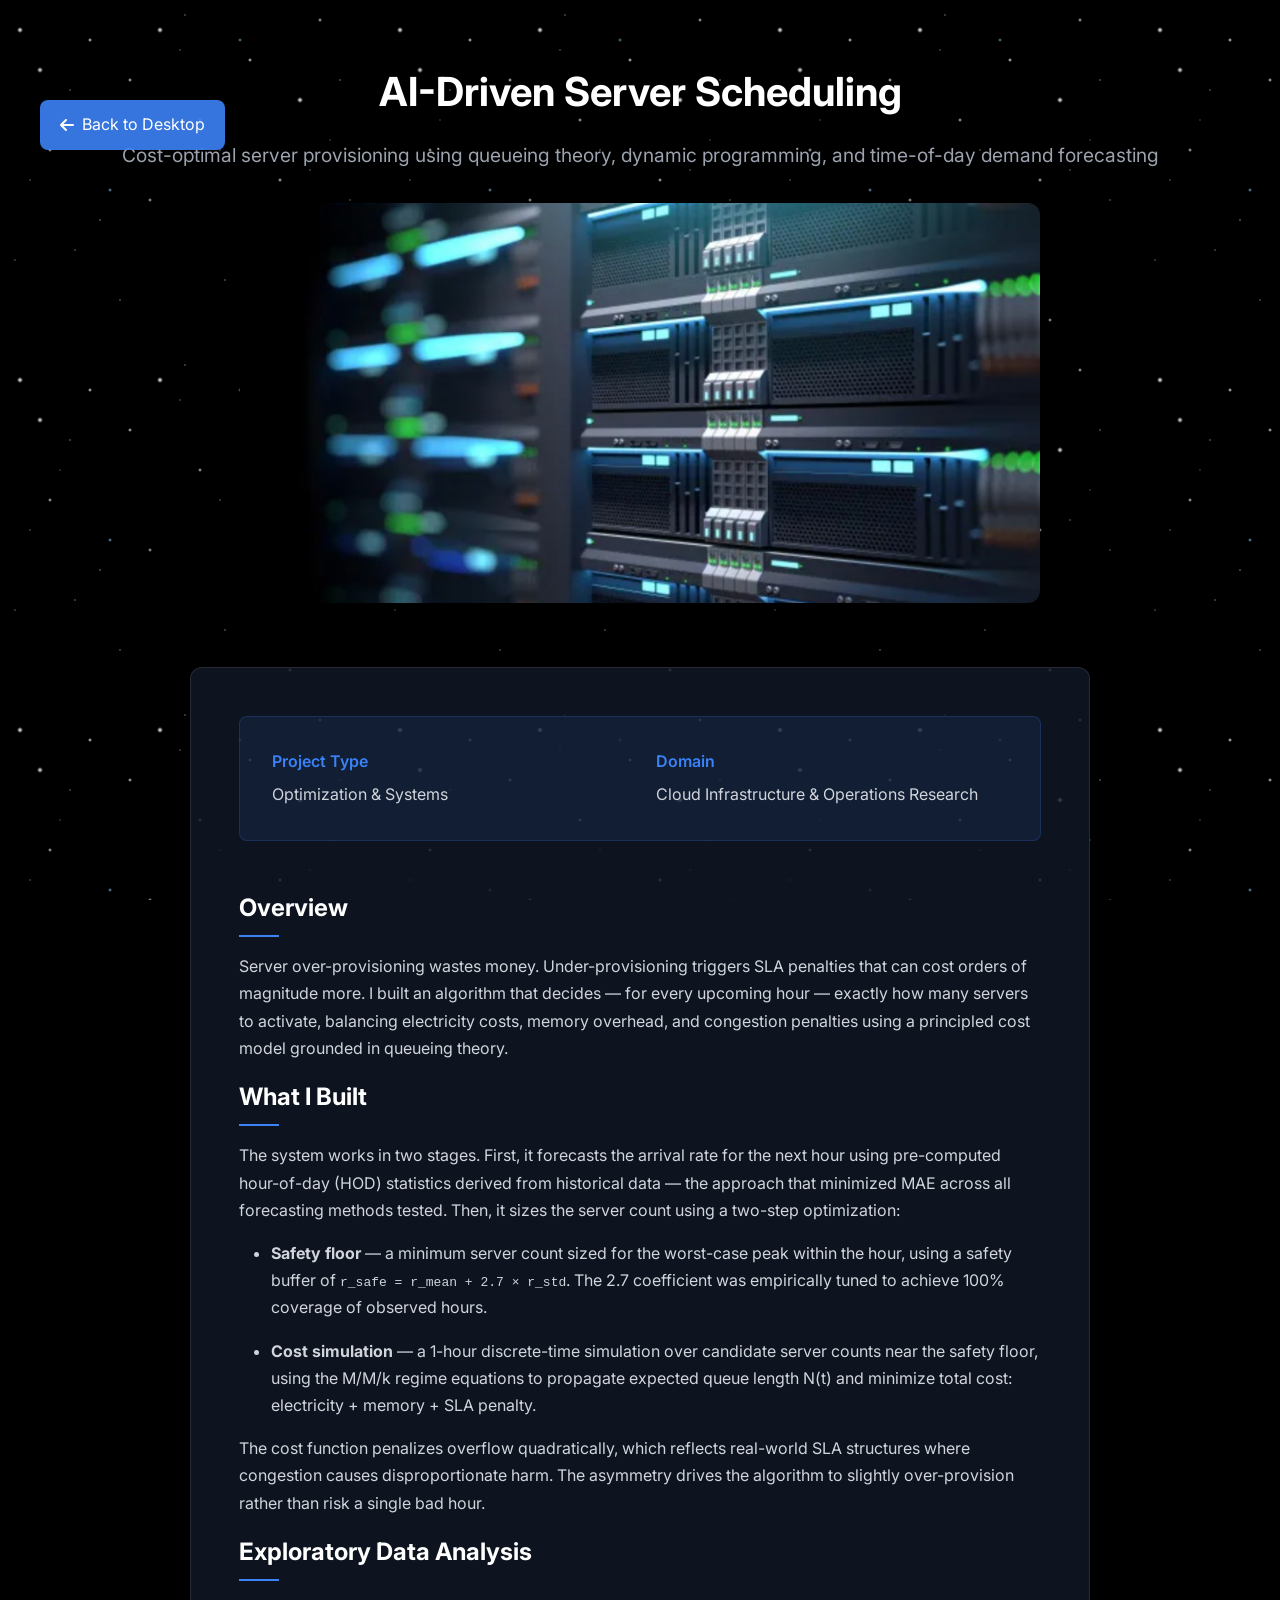
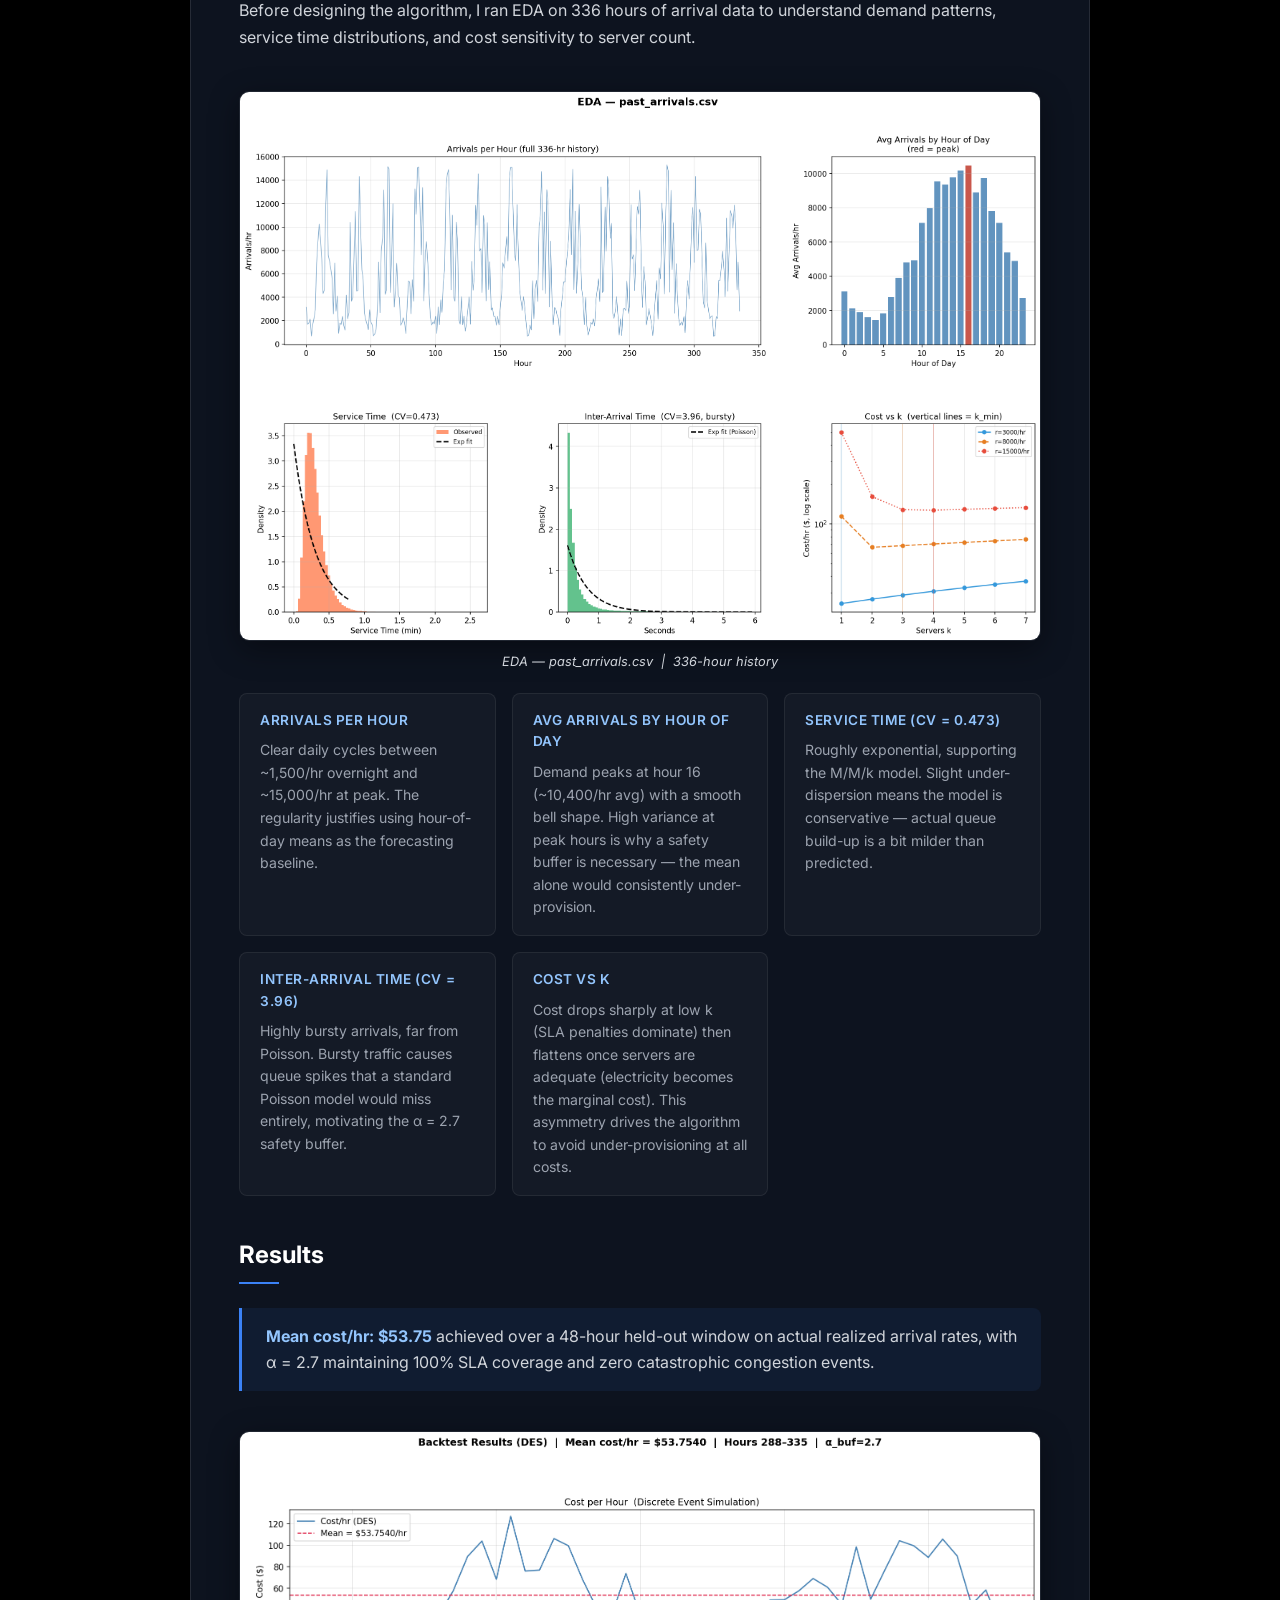
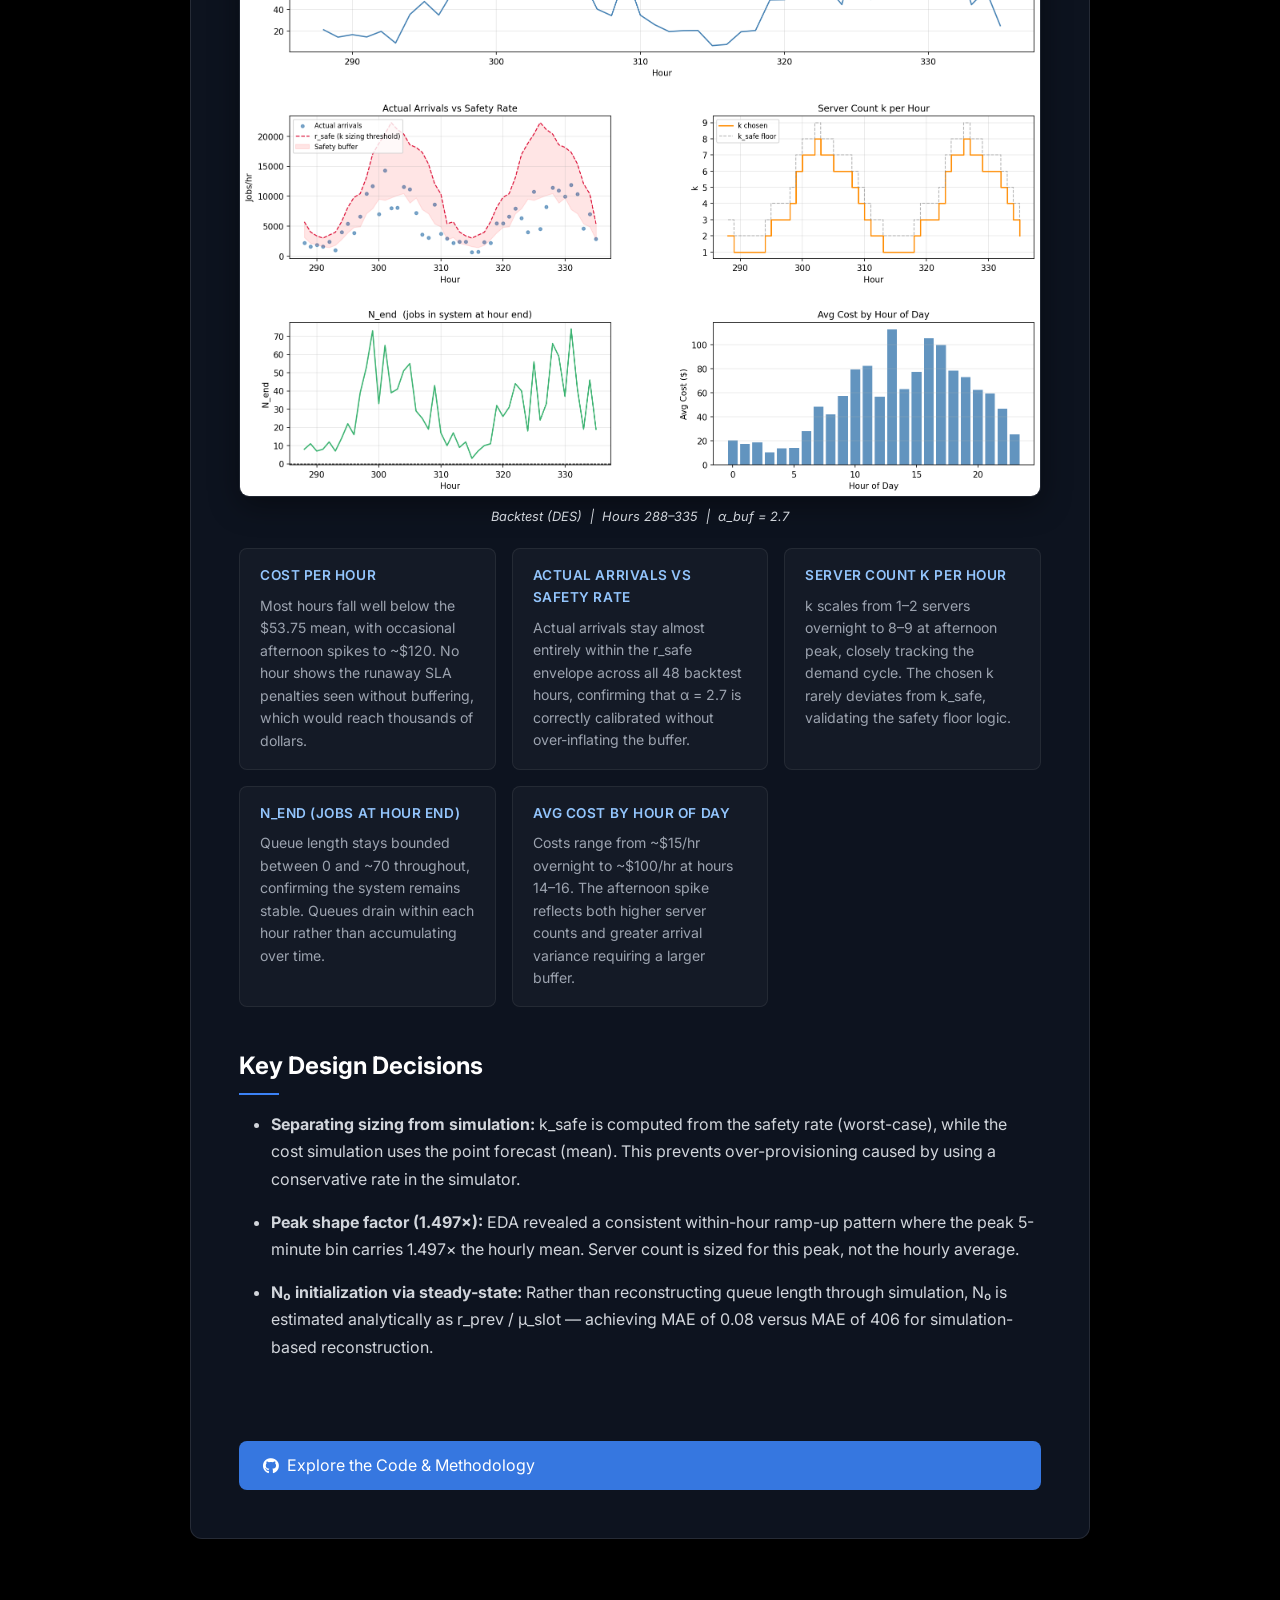
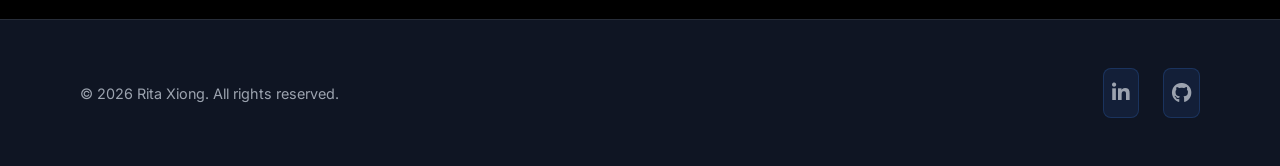
==== ai-scheduling.html @ f770834a "add AI server scheduling project" ====
<!DOCTYPE html>
<html lang="en">
<head>
    <meta charset="UTF-8">
    <meta name="viewport" content="width=device-width, initial-scale=1.0">
    <title>AI Server Scheduling - Rita Xiong Portfolio</title>
    <link rel="stylesheet" href="src/index.css">
    <link rel="stylesheet" href="https://cdnjs.cloudflare.com/ajax/libs/font-awesome/6.0.0/css/all.min.css">
    <link href="https://fonts.googleapis.com/css2?family=Inter:wght@300;400;500;600;700;800&display=swap" rel="stylesheet">
    <style>
        .project-detail {
            padding: 60px 0 80px;
            min-height: 100vh;
        }

        .project-header {
            text-align: center;
            margin-bottom: 4rem;
        }

        .project-hero-image {
            width: 100%;
            max-width: 800px;
            height: 400px;
            object-fit: cover;
            border-radius: 12px;
            margin: 2rem auto;
            display: block;
            box-shadow: 0 20px 40px rgba(0, 0, 0, 0.3);
        }

        .project-content {
            max-width: 900px;
            margin: 0 auto;
            background: rgba(17, 24, 39, 0.8);
            border-radius: 12px;
            padding: 3rem;
            border: 1px solid rgba(255, 255, 255, 0.1);
        }

        .project-meta {
            display: grid;
            grid-template-columns: repeat(auto-fit, minmax(200px, 1fr));
            gap: 2rem;
            margin-bottom: 3rem;
            padding: 2rem;
            background: rgba(59, 130, 246, 0.1);
            border-radius: 8px;
            border: 1px solid rgba(59, 130, 246, 0.2);
        }

        .meta-item h4 {
            color: #3b82f6;
            margin-bottom: 0.5rem;
            font-weight: 600;
        }

        .meta-item p {
            color: #d1d5db;
            margin: 0;
        }

        .project-section {
            margin-bottom: 3rem;
        }

        .project-section h3 {
            color: #ffffff;
            font-size: 1.5rem;
            margin-bottom: 1rem;
            padding-bottom: 0;
        }

        .project-section h3::after {
            content: '';
            display: block;
            width: 40px;
            height: 2px;
            background: #3b82f6;
            margin-top: 0.5rem;
            margin-bottom: 1rem;
        }

        .project-section p, .project-section li {
            color: #d1d5db;
            line-height: 1.7;
            margin-bottom: 1rem;
        }

        .project-section ul {
            padding-left: 2rem;
        }

        .back-button {
            position: fixed;
            top: 100px;
            left: 40px;
            background: rgba(59, 130, 246, 0.9);
            color: white;
            padding: 12px 20px;
            border-radius: 8px;
            text-decoration: none;
            display: flex;
            align-items: center;
            gap: 0.5rem;
            transition: all 0.3s ease;
            z-index: 100;
        }

        .back-button:hover {
            background: rgba(59, 130, 246, 1);
            transform: translateX(-5px);
        }

        .tech-tags {
            display: flex;
            flex-wrap: wrap;
            gap: 0.75rem;
            margin: 1.5rem 0;
        }

        .tech-tag {
            background: rgba(59, 130, 246, 0.2);
            color: #3b82f6;
            padding: 0.5rem 1rem;
            border-radius: 20px;
            font-size: 0.9rem;
            border: 1px solid rgba(59, 130, 246, 0.3);
        }

        .github-link {
            display: inline-flex;
            align-items: center;
            gap: 0.5rem;
            background: rgba(59, 130, 246, 0.9);
            color: white;
            padding: 12px 24px;
            border-radius: 8px;
            text-decoration: none;
            margin-top: 1rem;
            transition: all 0.3s ease;
        }

        .github-link:hover {
            background: rgba(59, 130, 246, 1);
            transform: translateY(-2px);
        }

        .result-highlight {
            background: rgba(59, 130, 246, 0.08);
            border-left: 3px solid #3b82f6;
            border-radius: 0 8px 8px 0;
            padding: 1rem 1.5rem;
            margin: 1.5rem 0;
            color: #d1d5db;
        }

        .result-highlight strong {
            color: #93c5fd;
        }

        .plot-block {
            margin: 2.5rem 0;
        }

        .plot-block img {
            width: 100%;
            border-radius: 10px;
            border: 1px solid rgba(255, 255, 255, 0.08);
            box-shadow: 0 8px 30px rgba(0, 0, 0, 0.4);
            display: block;
        }

        .plot-caption {
            font-size: 0.8rem;
            color: #6b7280;
            text-align: center;
            margin-top: 0.6rem;
            font-style: italic;
        }

        .plot-interpretation {
            margin-top: 1.25rem;
            display: grid;
            grid-template-columns: repeat(auto-fit, minmax(240px, 1fr));
            gap: 1rem;
        }

        .interp-card {
            background: rgba(255, 255, 255, 0.03);
            border: 1px solid rgba(255, 255, 255, 0.07);
            border-radius: 8px;
            padding: 1rem 1.25rem;
        }

        .interp-card h5 {
            color: #93c5fd;
            font-size: 0.85rem;
            font-weight: 600;
            margin: 0 0 0.5rem 0;
            text-transform: uppercase;
            letter-spacing: 0.04em;
        }

        .interp-card p {
            color: #9ca3af;
            font-size: 0.88rem;
            line-height: 1.6;
            margin: 0;
        }

        @media (max-width: 768px) {
            .back-button {
                position: static;
                margin: 1rem auto;
                width: fit-content;
            }

            .project-content {
                padding: 1.5rem;
            }

            .project-meta {
                grid-template-columns: 1fr;
            }
        }
    </style>
</head>
<body>
    <!-- Star Background -->
    <div class="star-background"></div>

    <a href="index.html?openDesktop=true" class="back-button">
        <i class="fas fa-arrow-left"></i>
        Back to Desktop
    </a>

    <!-- Project Detail -->
    <section class="project-detail">
        <div class="container">
            <div class="project-header">
                <h1 style="color: #ffffff; font-size: 2.5rem; margin-bottom: 1rem;">
                    AI-Driven Server Scheduling
                </h1>
                <p style="color: #9ca3af; font-size: 1.2rem;">
                    Cost-optimal server provisioning using queueing theory, dynamic programming, and time-of-day demand forecasting
                </p>

                <img src="images/ai-scheduling.png" alt="Server infrastructure" class="project-hero-image">
            </div>

            <div class="project-content">
                <div class="project-meta">
                    <div class="meta-item">
                        <h4>Project Type</h4>
                        <p>Optimization &amp; Systems</p>
                    </div>
                    <div class="meta-item">
                        <h4>Domain</h4>
                        <p>Cloud Infrastructure &amp; Operations Research</p>
                    </div>
                </div>

                <div class="project-section">
                    <h3>Overview</h3>
                    <p>
                        Server over-provisioning wastes money. Under-provisioning triggers SLA penalties that can cost orders of magnitude more. I built an algorithm that decides — for every upcoming hour — exactly how many servers to activate, balancing electricity costs, memory overhead, and congestion penalties using a principled cost model grounded in queueing theory.
                    </p>

                    <h3>What I Built</h3>
                    <p>
                        The system works in two stages. First, it forecasts the arrival rate for the next hour using pre-computed hour-of-day (HOD) statistics derived from historical data — the approach that minimized MAE across all forecasting methods tested. Then, it sizes the server count using a two-step optimization:
                    </p>
                    <ul>
                        <li><strong>Safety floor</strong> — a minimum server count sized for the worst-case peak within the hour, using a safety buffer of <code>r_safe = r_mean + 2.7 × r_std</code>. The 2.7 coefficient was empirically tuned to achieve 100% coverage of observed hours.</li>
                        <li><strong>Cost simulation</strong> — a 1-hour discrete-time simulation over candidate server counts near the safety floor, using the M/M/k regime equations to propagate expected queue length N(t) and minimize total cost: electricity + memory + SLA penalty.</li>
                    </ul>
                    <p>
                        The cost function penalizes overflow quadratically, which reflects real-world SLA structures where congestion causes disproportionate harm. The asymmetry drives the algorithm to slightly over-provision rather than risk a single bad hour.
                    </p>

                    <h3>Exploratory Data Analysis</h3>
                    <p>
                        Before designing the algorithm, I ran EDA on 336 hours of arrival data to understand demand patterns, service time distributions, and cost sensitivity to server count.
                    </p>

                    <div class="plot-block">
                        <img src="images/eda_plots.png" alt="EDA plots">
                        <p class="plot-caption">EDA — past_arrivals.csv &nbsp;|&nbsp; 336-hour history</p>
                        <div class="plot-interpretation">
                            <div class="interp-card">
                                <h5>Arrivals per Hour</h5>
                                <p>Clear daily cycles between ~1,500/hr overnight and ~15,000/hr at peak. The regularity justifies using hour-of-day means as the forecasting baseline.</p>
                            </div>
                            <div class="interp-card">
                                <h5>Avg Arrivals by Hour of Day</h5>
                                <p>Demand peaks at hour 16 (~10,400/hr avg) with a smooth bell shape. High variance at peak hours is why a safety buffer is necessary — the mean alone would consistently under-provision.</p>
                            </div>
                            <div class="interp-card">
                                <h5>Service Time (CV = 0.473)</h5>
                                <p>Roughly exponential, supporting the M/M/k model. Slight under-dispersion means the model is conservative — actual queue build-up is a bit milder than predicted.</p>
                            </div>
                            <div class="interp-card">
                                <h5>Inter-Arrival Time (CV = 3.96)</h5>
                                <p>Highly bursty arrivals, far from Poisson. Bursty traffic causes queue spikes that a standard Poisson model would miss entirely, motivating the α = 2.7 safety buffer.</p>
                            </div>
                            <div class="interp-card">
                                <h5>Cost vs k</h5>
                                <p>Cost drops sharply at low k (SLA penalties dominate) then flattens once servers are adequate (electricity becomes the marginal cost). This asymmetry drives the algorithm to avoid under-provisioning at all costs.</p>
                            </div>
                        </div>
                    </div>

                    <h3>Results</h3>
                    <div class="result-highlight">
                        <strong>Mean cost/hr: $53.75</strong> achieved over a 48-hour held-out window on actual realized arrival rates, with α = 2.7 maintaining 100% SLA coverage and zero catastrophic congestion events.
                    </div>

                    <div class="plot-block">
                        <img src="images/backtest_results.png" alt="Backtest results">
                        <p class="plot-caption">Backtest (DES) &nbsp;|&nbsp; Hours 288–335 &nbsp;|&nbsp; α_buf = 2.7</p>
                        <div class="plot-interpretation">
                            <div class="interp-card">
                                <h5>Cost per Hour</h5>
                                <p>Most hours fall well below the $53.75 mean, with occasional afternoon spikes to ~$120. No hour shows the runaway SLA penalties seen without buffering, which would reach thousands of dollars.</p>
                            </div>
                            <div class="interp-card">
                                <h5>Actual Arrivals vs Safety Rate</h5>
                                <p>Actual arrivals stay almost entirely within the r_safe envelope across all 48 backtest hours, confirming that α = 2.7 is correctly calibrated without over-inflating the buffer.</p>
                            </div>
                            <div class="interp-card">
                                <h5>Server Count k per Hour</h5>
                                <p>k scales from 1–2 servers overnight to 8–9 at afternoon peak, closely tracking the demand cycle. The chosen k rarely deviates from k_safe, validating the safety floor logic.</p>
                            </div>
                            <div class="interp-card">
                                <h5>N_end (Jobs at Hour End)</h5>
                                <p>Queue length stays bounded between 0 and ~70 throughout, confirming the system remains stable. Queues drain within each hour rather than accumulating over time.</p>
                            </div>
                            <div class="interp-card">
                                <h5>Avg Cost by Hour of Day</h5>
                                <p>Costs range from ~$15/hr overnight to ~$100/hr at hours 14–16. The afternoon spike reflects both higher server counts and greater arrival variance requiring a larger buffer.</p>
                            </div>
                        </div>
                    </div>

                    <h3>Key Design Decisions</h3>
                    <ul>
                        <li><strong>Separating sizing from simulation:</strong> k_safe is computed from the safety rate (worst-case), while the cost simulation uses the point forecast (mean). This prevents over-provisioning caused by using a conservative rate in the simulator.</li>
                        <li><strong>Peak shape factor (1.497×):</strong> EDA revealed a consistent within-hour ramp-up pattern where the peak 5-minute bin carries 1.497× the hourly mean. Server count is sized for this peak, not the hourly average.</li>
                        <li><strong>N₀ initialization via steady-state:</strong> Rather than reconstructing queue length through simulation, N₀ is estimated analytically as r_prev / μ_slot — achieving MAE of 0.08 versus MAE of 406 for simulation-based reconstruction.</li>
                    </ul>
                </div>

                <a href="https://github.com/blvenoise9" target="_blank" class="github-link">
                    <i class="fab fa-github"></i>
                    Explore the Code &amp; Methodology
                </a>
            </div>
        </div>
    </section>

    <!-- Footer -->
    <footer class="footer">
        <div class="container">
            <p>&copy; 2026 Rita Xiong. All rights reserved.</p>
            <div class="social-links">
                <a href="https://www.linkedin.com/in/yuehan-xiong-0512xxx/" target="_blank" aria-label="LinkedIn">
                    <i class="fab fa-linkedin-in"></i>
                </a>
                <a href="https://github.com/blvenoise9" target="_blank" aria-label="GitHub">
                    <i class="fab fa-github"></i>
                </a>
            </div>
        </div>
    </footer>

    <script src="src/js/script.js"></script>
</body>
</html>
---- src/index.css ----
/* Reset and Base Styles */
* {
    margin: 0;
    padding: 0;
    box-sizing: border-box;
}

html {
    scroll-behavior: smooth;
}

body {
    font-family: 'Inter', -apple-system, BlinkMacSystemFont, 'Segoe UI', sans-serif;
    line-height: 1.6;
    color: #e5e7eb;
    background: #000000;
    font-weight: 400;
    overflow-x: hidden;
    position: relative;
}

/* Enhanced Star Background - More Prominent */
.star-background {
    position: fixed;
    top: 0;
    left: 0;
    width: 100%;
    height: 100%;
    z-index: -2;
    background: 
        /* Large bright stars - Much bigger and brighter */
        radial-gradient(3px 3px at 20px 30px, rgba(255,255,255,1), transparent),
        radial-gradient(3px 3px at 40px 70px, rgba(255,255,255,0.95), transparent),
        radial-gradient(2px 2px at 90px 40px, rgba(255,255,255,0.9), transparent),
        radial-gradient(2px 2px at 130px 80px, rgba(255,255,255,0.85), transparent),
        radial-gradient(3px 3px at 160px 30px, rgba(255,255,255,1), transparent),
        radial-gradient(2px 2px at 200px 120px, rgba(255,255,255,0.8), transparent),
        radial-gradient(2px 2px at 250px 60px, rgba(255,255,255,0.9), transparent),
        radial-gradient(3px 3px at 300px 100px, rgba(255,255,255,1), transparent),
        
        /* Medium stars - Brighter */
        radial-gradient(2px 2px at 50px 150px, rgba(255,255,255,0.8), transparent),
        radial-gradient(2px 2px at 150px 200px, rgba(255,255,255,0.75), transparent),
        radial-gradient(2px 2px at 280px 180px, rgba(255,255,255,0.85), transparent),
        radial-gradient(2px 2px at 320px 20px, rgba(255,255,255,0.8), transparent),
        radial-gradient(1px 1px at 75px 250px, rgba(255,255,255,0.7), transparent),
        radial-gradient(1px 1px at 225px 280px, rgba(255,255,255,0.75), transparent),
        
        /* Small stars - More visible */
        radial-gradient(1px 1px at 70px 90px, rgba(255,255,255,0.7), transparent),
        radial-gradient(1px 1px at 180px 50px, rgba(255,255,255,0.6), transparent),
        radial-gradient(1px 1px at 220px 150px, rgba(255,255,255,0.7), transparent),
        radial-gradient(1px 1px at 310px 170px, rgba(255,255,255,0.65), transparent),
        radial-gradient(1px 1px at 100px 220px, rgba(255,255,255,0.8), transparent),
        radial-gradient(1px 1px at 270px 230px, rgba(255,255,255,0.7), transparent),
        radial-gradient(1px 1px at 30px 180px, rgba(255,255,255,0.6), transparent),
        radial-gradient(1px 1px at 340px 80px, rgba(255,255,255,0.75), transparent),
        
        /* Blue tinted stars - Brighter and more */
        radial-gradient(2px 2px at 110px 190px, rgba(135,206,235,0.8), transparent),
        radial-gradient(2px 2px at 240px 40px, rgba(135,206,235,0.7), transparent),
        radial-gradient(1px 1px at 330px 140px, rgba(135,206,235,0.6), transparent),
        radial-gradient(1px 1px at 60px 120px, rgba(135,206,235,0.65), transparent),
        
        /* Additional scattered stars */
        radial-gradient(1px 1px at 15px 260px, rgba(255,255,255,0.6), transparent),
        radial-gradient(1px 1px at 185px 15px, rgba(255,255,255,0.7), transparent),
        radial-gradient(1px 1px at 350px 200px, rgba(255,255,255,0.65), transparent),
        radial-gradient(1px 1px at 120px 300px, rgba(255,255,255,0.7), transparent),
        radial-gradient(2px 2px at 290px 320px, rgba(255,255,255,0.8), transparent),
        
        #000000;
    background-repeat: repeat;
    background-size: 380px 350px;
    animation: starTwinkle 12s ease-in-out infinite alternate;
}

@keyframes starTwinkle {
    0% { opacity: 0.85; }
    50% { opacity: 1; }
    100% { opacity: 0.9; }
}

.container {
    max-width: 1200px;
    margin: 0 auto;
    padding: 0 40px;
}

/* Navigation */
.navbar {
    position: fixed;
    top: 0;
    width: 100%;
    background: rgba(0, 0, 0, 0.95);
    backdrop-filter: blur(10px);
    border-bottom: 1px solid rgba(255, 255, 255, 0.1);
    z-index: 1000;
    transition: all 0.3s ease;
}

.navbar.scrolled {
    background: rgba(0, 0, 0, 0.98);
    box-shadow: 0 4px 20px rgba(0, 0, 0, 0.3);
}

.nav-container {
    max-width: 1200px;
    margin: 0 auto;
    display: flex;
    justify-content: space-between;
    align-items: center;
    padding: 1.2rem 40px;
}

.nav-logo {
    font-size: 1.5rem;
    font-weight: 600;
    color: #ffffff;
    text-decoration: none;
    transition: all 0.3s ease;
    letter-spacing: 0.5px;
}

.nav-logo:hover {
    color: #3b82f6;
}

.nav-menu {
    display: flex;
    list-style: none;
    gap: 2rem;
}

.nav-link {
    text-decoration: none;
    color: #d1d5db;
    font-weight: 500;
    font-size: 0.95rem;
    transition: all 0.3s ease;
    position: relative;
    padding: 0.5rem 0;
}

.nav-link::before {
    content: '';
    position: absolute;
    bottom: 0;
    left: 0;
    width: 0;
    height: 2px;
    background: #3b82f6;
    transition: width 0.3s ease;
}

.nav-link:hover {
    color: #3b82f6;
}

.nav-link:hover::before,
.nav-link.active::before {
    width: 100%;
}

.nav-link.active {
    color: #3b82f6;
}

.hamburger {
    display: none;
    flex-direction: column;
    cursor: pointer;
    padding: 0.5rem;
}

.bar {
    width: 25px;
    height: 3px;
    background: #ffffff;
    margin: 3px 0;
    transition: 0.3s;
    border-radius: 2px;
}

/* Hero Section */
.hero {
    min-height: 100vh;
    display: flex;
    align-items: center;
    position: relative;
    overflow: hidden;
    padding-top: 70px;
}

.hero-scene {
    width: 100%;
    max-width: 1400px;
    margin: 0 auto;
    padding: 0 20px 0 0;
    display: flex;
    align-items: flex-end;
    justify-content: flex-start;
    gap: 0;
    min-height: calc(100vh - 70px);
}

/* Character */
.character-container {
    flex-shrink: 0;
    display: flex;
    align-items: flex-end;
    align-self: flex-end;
    height: 100%;
}

.character-img {
    height: min(82vh, 700px);
    width: auto;
    object-fit: contain;
    display: block;
    filter: drop-shadow(0 0 30px rgba(255,255,255,0.08));
}

/* Center text + objects */
.hero-center {
    flex: 1;
    display: flex;
    flex-direction: column;
    justify-content: center;
    padding: 0 0.5rem 6rem 1.5rem;
    animation: fadeInUp 1s ease-out 0.3s both;
}

.hero-title {
    font-size: 3rem;
    font-weight: 600;
    margin-bottom: 1.2rem;
    line-height: 1.3;
    color: #ffffff;
    letter-spacing: 0;
}

.hero-description {
    font-size: 1.2rem;
    margin-bottom: 3rem;
    color: #d1d5db;
    line-height: 1.75;
    font-weight: 400;
}

/* Interactive objects row */
.hero-objects {
    display: flex;
    align-items: flex-end;
    gap: 1.2rem;
}

.interactive-object {
    background: none;
    border: none;
    cursor: pointer;
    padding: 0;
    transition: transform 0.25s ease, filter 0.25s ease;
    outline: none;
}

.interactive-object:hover {
    transform: translateY(-8px) scale(1.04);
    filter: drop-shadow(0 12px 24px rgba(255,255,255,0.15));
}

.interactive-object:focus-visible {
    outline: 2px dashed rgba(255,255,255,0.5);
    outline-offset: 6px;
    border-radius: 4px;
}

.object-img {
    display: block;
    object-fit: contain;
}

.notebook-img {
    height: 230px;
    width: auto;
}

.laptop-img {
    height: 290px;
    width: auto;
}

/* Buttons (kept for contact etc.) */
.btn {
    padding: 14px 28px;
    text-decoration: none;
    border-radius: 8px;
    font-weight: 600;
    transition: all 0.3s ease;
    display: inline-flex;
    align-items: center;
    gap: 0.5rem;
    text-align: center;
    cursor: pointer;
    font-size: 0.95rem;
    border: 2px solid transparent;
}

.btn-primary {
    background: #3b82f6;
    color: #ffffff;
    border: 2px solid #3b82f6;
}

.btn-primary:hover {
    background: #2563eb;
    transform: translateY(-2px);
    box-shadow: 0 8px 25px rgba(59, 130, 246, 0.3);
}

.btn-secondary {
    background: transparent;
    color: #3b82f6;
    border: 2px solid #3b82f6;
}

.btn-secondary:hover {
    background: #3b82f6;
    color: #ffffff;
    transform: translateY(-2px);
}

@keyframes pulse {
    0%, 100% { opacity: 0.8; }
    50% { opacity: 1; }
}

/* ── MODAL OVERLAY ── */
.modal-overlay {
    position: fixed;
    inset: 0;
    background: rgba(0,0,0,0.82);
    backdrop-filter: blur(6px);
    z-index: 2000;
    display: flex;
    align-items: center;
    justify-content: center;
    opacity: 0;
    pointer-events: none;
    transition: opacity 0.3s ease;
}

.modal-overlay.open {
    opacity: 1;
    pointer-events: all;
}

.modal-box {
    position: relative;
    border-radius: 16px;
    background: #0d0d0d;
    border: 1px solid rgba(255,255,255,0.12);
    box-shadow: 0 40px 80px rgba(0,0,0,0.6);
    animation: modalPop 0.35s cubic-bezier(0.34, 1.56, 0.64, 1) both;
    overflow: hidden;
}

@keyframes modalPop {
    from { transform: scale(0.85); opacity: 0; }
    to   { transform: scale(1);    opacity: 1; }
}

.modal-close {
    position: absolute;
    top: 14px;
    right: 18px;
    background: none;
    border: none;
    color: #ffffff;
    font-size: 1.8rem;
    line-height: 1;
    cursor: pointer;
    z-index: 10;
    transition: opacity 0.2s;
    opacity: 0.7;
}

.modal-close:hover { opacity: 1; }

/* ── ABOUT ME MODAL (full-screen book) ── */
.about-modal-overlay {
    position: fixed;
    inset: 0;
    z-index: 2000;
    display: flex;
    align-items: center;
    justify-content: center;
    opacity: 0;
    pointer-events: none;
    transition: opacity 0.3s ease;

    /* Same star background as landing page */
    background:
        radial-gradient(3px 3px at 20px 30px, rgba(255,255,255,1), transparent),
        radial-gradient(3px 3px at 40px 70px, rgba(255,255,255,0.95), transparent),
        radial-gradient(2px 2px at 90px 40px, rgba(255,255,255,0.9), transparent),
        radial-gradient(2px 2px at 130px 80px, rgba(255,255,255,0.85), transparent),
        radial-gradient(3px 3px at 160px 30px, rgba(255,255,255,1), transparent),
        radial-gradient(2px 2px at 200px 120px, rgba(255,255,255,0.8), transparent),
        radial-gradient(2px 2px at 250px 60px, rgba(255,255,255,0.9), transparent),
        radial-gradient(3px 3px at 300px 100px, rgba(255,255,255,1), transparent),
        radial-gradient(2px 2px at 50px 150px, rgba(255,255,255,0.8), transparent),
        radial-gradient(2px 2px at 150px 200px, rgba(255,255,255,0.75), transparent),
        radial-gradient(2px 2px at 280px 180px, rgba(255,255,255,0.85), transparent),
        radial-gradient(2px 2px at 320px 20px, rgba(255,255,255,0.8), transparent),
        radial-gradient(1px 1px at 75px 250px, rgba(255,255,255,0.7), transparent),
        radial-gradient(1px 1px at 225px 280px, rgba(255,255,255,0.75), transparent),
        radial-gradient(1px 1px at 70px 90px, rgba(255,255,255,0.7), transparent),
        radial-gradient(1px 1px at 180px 50px, rgba(255,255,255,0.6), transparent),
        radial-gradient(1px 1px at 220px 150px, rgba(255,255,255,0.7), transparent),
        radial-gradient(1px 1px at 310px 170px, rgba(255,255,255,0.65), transparent),
        radial-gradient(1px 1px at 100px 220px, rgba(255,255,255,0.8), transparent),
        radial-gradient(1px 1px at 270px 230px, rgba(255,255,255,0.7), transparent),
        radial-gradient(2px 2px at 110px 190px, rgba(135,206,235,0.8), transparent),
        radial-gradient(2px 2px at 240px 40px, rgba(135,206,235,0.7), transparent),
        radial-gradient(1px 1px at 330px 140px, rgba(135,206,235,0.6), transparent),
        radial-gradient(2px 2px at 290px 320px, rgba(255,255,255,0.8), transparent),
        #000000;
    background-repeat: repeat;
    background-size: 380px 350px;
}

.about-modal-overlay.open {
    opacity: 1;
    pointer-events: all;
}

.about-close-btn {
    position: fixed;
    top: 20px;
    right: 24px;
    background: none;
    border: none;
    color: #ffffff;
    font-size: 1.5rem;
    cursor: pointer;
    z-index: 10;
    opacity: 0.7;
    padding: 4px 8px;
    border-radius: 4px;
    transition: opacity 0.2s, background 0.2s;
}

.about-close-btn:hover {
    opacity: 1;
    background: rgba(255,255,255,0.1);
}

/* About Me image */
.about-me-img {
    width: min(880px, 92vw);
    height: auto;
    display: block;
    pointer-events: none;
    user-select: none;
    animation: modalPop 0.35s cubic-bezier(0.34, 1.56, 0.64, 1) both;
}

/* ── PROJECTS DESKTOP MODAL ── */
.desktop-screen {
    position: fixed;
    inset: 0;
    display: flex;
    flex-direction: column;
    overflow: hidden;
    animation: modalPop 0.3s cubic-bezier(0.34, 1.56, 0.64, 1) both;
}

.desktop-menubar {
    flex-shrink: 0;
    height: 28px;
    background: rgba(20, 20, 20, 0.88);
    backdrop-filter: blur(20px);
    display: flex;
    align-items: center;
    padding: 0 14px;
    gap: 18px;
    z-index: 10;
    font-size: 0.78rem;
    color: #f0f0f0;
}

.menubar-apple {
    font-size: 1rem;
    opacity: 0.9;
}

.menubar-item {
    font-size: 0.78rem;
    font-weight: 500;
    opacity: 0.85;
    letter-spacing: 0.01em;
}

.menubar-right {
    margin-left: auto;
}

.desktop-close-btn {
    background: none;
    border: none;
    color: #f0f0f0;
    font-size: 0.9rem;
    cursor: pointer;
    opacity: 0.7;
    padding: 2px 6px;
    border-radius: 4px;
    transition: opacity 0.2s, background 0.2s;
}

.desktop-close-btn:hover {
    opacity: 1;
    background: rgba(255,255,255,0.12);
}

.desktop-body {
    flex: 1;
    position: relative;
    overflow: hidden;
}

.desktop-wallpaper {
    position: absolute;
    inset: 0;
    width: 100%;
    height: 100%;
    object-fit: cover;
    object-position: center;
    z-index: 0;
}

/* Icon grid — fills right column first, spills left like macOS */
.desktop-icons {
    position: absolute;
    top: 24px;
    right: 24px;
    z-index: 2;
    display: grid;
    grid-template-rows: repeat(4, auto);
    grid-auto-flow: column;
    grid-auto-columns: 110px;
    gap: 10px;
    direction: rtl;
}

.desktop-folder {
    display: flex;
    flex-direction: column;
    align-items: center;
    gap: 6px;
    text-decoration: none;
    width: 110px;
    padding: 8px 6px;
    border-radius: 8px;
    cursor: pointer;
    transition: background 0.15s ease, transform 0.15s ease;
}

.desktop-folder:hover {
    background: rgba(100, 160, 255, 0.25);
    transform: scale(1.06);
}

.desktop-folder-icon {
    position: relative;
    width: 80px;
    height: 68px;
}

/* Folder body */
.desktop-folder-icon::after {
    content: '';
    position: absolute;
    top: 10px;
    left: 0;
    right: 0;
    bottom: 0;
    background: linear-gradient(160deg, #6aabff 0%, #3d82e8 100%);
    border-radius: 4px 6px 4px 4px;
    box-shadow: 0 3px 10px rgba(0,0,0,0.4);
}

/* Folder tab */
.desktop-folder-icon::before {
    content: '';
    position: absolute;
    top: 0;
    left: 8px;
    width: 28px;
    height: 13px;
    background: #89c2ff;
    border-radius: 3px 3px 0 0;
    z-index: 1;
}

.desktop-folder-preview {
    position: absolute;
    top: 16px;
    left: 6px;
    width: calc(100% - 12px);
    height: calc(100% - 20px);
    object-fit: cover;
    border-radius: 2px;
    z-index: 2;
}

.desktop-folder-name {
    font-size: 0.72rem;
    color: #ffffff;
    text-align: center;
    line-height: 1.35;
    text-shadow: 0 1px 4px rgba(0,0,0,0.8), 0 0 8px rgba(0,0,0,0.6);
    max-width: 84px;
    direction: ltr;
    word-break: break-word;
}

/* Section Titles */
.section-title {
    font-size: 2.5rem;
    font-weight: 700;
    text-align: center;
    margin-bottom: 1rem;
    color: #ffffff;
    letter-spacing: -0.5px;
}

.section-subtitle {
    text-align: center;
    font-size: 1.1rem;
    color: #9ca3af;
    margin-bottom: 4rem;
    max-width: 600px;
    margin-left: auto;
    margin-right: auto;
    font-weight: 400;
}


/* Projects Section */
.projects {
    padding: 120px 0;
    position: relative;
}

.projects-grid {
    display: grid;
    grid-template-columns: repeat(3, 1fr);
    gap: 3rem;
    margin-top: 4rem;
}

.project-card {
    background: rgba(17, 24, 39, 0.8);
    border-radius: 12px;
    overflow: hidden;
    border: 1px solid rgba(255, 255, 255, 0.1);
    transition: all 0.3s ease;
    position: relative;
    display: flex;
    flex-direction: column;
    height: 100%;
}

.project-card:hover {
    transform: translateY(-8px);
    border-color: #3b82f6;
    box-shadow: 0 20px 40px rgba(0, 0, 0, 0.3);
}

.project-image {
    height: 220px;
    background: linear-gradient(135deg, #1f2937 0%, #111827 100%);
    display: flex;
    align-items: center;
    justify-content: center;
    position: relative;
    overflow: hidden;
    flex-shrink: 0;
}

.project-img {
    width: 100%;
    height: 100%;
    object-fit: cover;
    transition: all 0.3s ease;
}

.project-img:hover {
    transform: scale(1.05);
}

.project-placeholder {
    font-size: 3rem;
    color: #3b82f6;
    opacity: 0.8;
}

.project-content {
    padding: 2rem;
    display: flex;
    flex-direction: column;
    flex-grow: 1;
    justify-content: space-between;
}

.project-title {
    font-size: 1.5rem;
    font-weight: 600;
    margin-bottom: 1rem;
    color: #ffffff;
}

.project-description {
    color: #d1d5db;
    margin-bottom: 2rem;
    line-height: 1.6;
    font-weight: 400;
    flex-grow: 1;
}

.project-tech {
    display: flex;
    flex-wrap: wrap;
    gap: 0.75rem;
    margin-bottom: 2rem;
    min-height: 2.5rem;
}

.tech-tag {
    background: rgba(59, 130, 246, 0.1);
    color: #3b82f6;
    padding: 0.5rem 1rem;
    border-radius: 20px;
    font-size: 0.85rem;
    font-weight: 500;
    border: 1px solid rgba(59, 130, 246, 0.2);
    transition: all 0.3s ease;
}

.tech-tag:hover {
    background: rgba(59, 130, 246, 0.2);
    transform: scale(1.05);
}

.project-links {
    display: flex;
    gap: 1.5rem;
    margin-top: auto;
}

.project-link {
    color: #3b82f6;
    text-decoration: none;
    font-weight: 500;
    display: flex;
    align-items: center;
    gap: 0.5rem;
    transition: all 0.3s ease;
    padding: 0.5rem 0;
}

.project-link:hover {
    color: #2563eb;
    transform: translateX(3px);
}

/* Skills Section */
.skills {
    padding: 120px 0;
    position: relative;
}

.skills-grid {
    display: grid;
    grid-template-columns: repeat(auto-fit, minmax(320px, 1fr));
    gap: 3rem;
    margin-top: 4rem;
}

.skill-category {
    background: rgba(17, 24, 39, 0.8);
    padding: 2.5rem 2rem;
    border-radius: 12px;
    border: 1px solid rgba(255, 255, 255, 0.1);
    transition: all 0.3s ease;
}

.skill-category:hover {
    transform: translateY(-5px);
    border-color: #3b82f6;
    box-shadow: 0 10px 30px rgba(59, 130, 246, 0.1);
}

.skill-category h3 {
    font-size: 1.5rem;
    color: #ffffff;
    margin-bottom: 2rem;
    text-align: center;
    font-weight: 600;
}

.skill-list {
    display: flex;
    flex-wrap: wrap;
    gap: 1rem;
    justify-content: center;
}

.skill-item {
    background: rgba(59, 130, 246, 0.1);
    color: #3b82f6;
    padding: 0.75rem 1.5rem;
    border-radius: 20px;
    font-weight: 500;
    transition: all 0.3s ease;
    border: 1px solid rgba(59, 130, 246, 0.2);
    cursor: pointer;
}

.skill-item:hover {
    background: rgba(59, 130, 246, 0.2);
    transform: scale(1.05);
}

/* Contact Section */
.contact {
    padding: 120px 0;
    position: relative;
}

.contact-content {
    display: grid;
    grid-template-columns: 1fr 1fr;
    gap: 4rem;
    margin-top: 4rem;
    max-width: 1000px;
    margin-left: auto;
    margin-right: auto;
}

.contact-info {
    display: flex;
    flex-direction: column;
    gap: 2rem;
}

.contact-item {
    display: flex;
    align-items: center;
    gap: 1.5rem;
    padding: 2rem;
    background: rgba(17, 24, 39, 0.8);
    border-radius: 12px;
    border: 1px solid rgba(255, 255, 255, 0.1);
    transition: all 0.3s ease;
}

.contact-item:hover {
    transform: translateX(5px);
    border-color: #3b82f6;
    box-shadow: 0 5px 15px rgba(59, 130, 246, 0.1);
}

.contact-item i {
    font-size: 1.5rem;
    color: #3b82f6;
    min-width: 30px;
}

.contact-item h4 {
    font-size: 1.1rem;
    color: #ffffff;
    margin-bottom: 0.25rem;
    font-weight: 600;
}

.contact-item p {
    color: #d1d5db;
    font-weight: 400;
}

.contact-form {
    display: flex;
    flex-direction: column;
    gap: 1.5rem;
}

.form-group {
    display: flex;
    flex-direction: column;
}

.form-group input,
.form-group textarea {
    padding: 1rem 1.5rem;
    border: 1px solid rgba(255, 255, 255, 0.1);
    border-radius: 8px;
    font-size: 1rem;
    transition: all 0.3s ease;
    font-family: inherit;
    background: rgba(17, 24, 39, 0.8);
    color: #e5e7eb;
    font-weight: 400;
}

.form-group input::placeholder,
.form-group textarea::placeholder {
    color: #9ca3af;
}

.form-group input:focus,
.form-group textarea:focus {
    outline: none;
    border-color: #3b82f6;
    box-shadow: 0 0 0 3px rgba(59, 130, 246, 0.1);
}

.form-group textarea {
    resize: vertical;
    min-height: 120px;
}

/* Footer */
.footer {
    background: rgba(17, 24, 39, 0.9);
    color: #e5e7eb;
    padding: 3rem 0;
    text-align: center;
    border-top: 1px solid rgba(255, 255, 255, 0.1);
}

.footer .container {
    display: flex;
    justify-content: space-between;
    align-items: center;
}

.footer p {
    font-size: 0.9rem;
    color: #9ca3af;
    font-weight: 400;
}

.social-links {
    display: flex;
    gap: 1.5rem;
}

.social-links a {
    color: #9ca3af;
    font-size: 1.25rem;
    transition: all 0.3s ease;
    padding: 0.5rem;
    border-radius: 8px;
    background: rgba(59, 130, 246, 0.1);
    border: 1px solid rgba(59, 130, 246, 0.2);
}

.social-links a:hover {
    color: #3b82f6;
    background: rgba(59, 130, 246, 0.2);
    transform: translateY(-2px);
}

/* Animations */
@keyframes fadeInUp {
    from {
        opacity: 0;
        transform: translateY(30px);
    }
    to {
        opacity: 1;
        transform: translateY(0);
    }
}

/* Responsive Design */
@media (max-width: 768px) {
    .container {
        padding: 0 20px;
    }
    
    .nav-container {
        padding: 1.2rem 20px;
    }
    
    .hamburger {
        display: flex;
    }
    
    .nav-menu {
        position: fixed;
        left: -100%;
        top: 80px;
        flex-direction: column;
        background: rgba(0, 0, 0, 0.95);
        width: 100%;
        text-align: center;
        transition: 0.3s;
        box-shadow: 0 10px 27px rgba(0, 0, 0, 0.5);
        padding: 3rem 0;
        gap: 2rem;
        backdrop-filter: blur(10px);
        border-top: 1px solid rgba(255, 255, 255, 0.1);
    }
    
    .nav-menu.active {
        left: 0;
    }

    /* Hero mobile */
    .hero-scene {
        flex-direction: column;
        align-items: center;
        padding: 0 20px 40px;
        gap: 0;
        min-height: auto;
        padding-top: 20px;
    }

    .character-container {
        align-self: center;
        height: auto;
    }

    .character-img {
        height: 45vh;
        max-height: 340px;
    }

    .hero-center {
        padding: 1.5rem 0 2rem;
        align-items: center;
        text-align: center;
    }

    .hero-title {
        font-size: 2rem;
    }

    .hero-description {
        font-size: 1rem;
    }

    .hero-objects {
        gap: 2rem;
        justify-content: center;
    }

    .notebook-img { height: 160px; }
    .laptop-img   { height: 200px; }

    /* About Me modal mobile */
    .about-me-img {
        width: 96vw;
    }

    /* Desktop modal mobile — icons move to top-left column */
    .desktop-icons {
        top: 12px;
        right: 10px;
        gap: 6px;
    }
    .desktop-folder {
        width: 68px;
    }
    .desktop-folder-icon {
        width: 48px;
        height: 40px;
    }
    .desktop-folder-name {
        font-size: 0.58rem;
        max-width: 68px;
    }

    .about-stats {
        grid-template-columns: 1fr;
        gap: 2rem;
    }
    
    .projects-grid {
        grid-template-columns: 1fr;
    }
    
    .skills-grid {
        grid-template-columns: 1fr;
    }
    
    .contact-content {
        grid-template-columns: 1fr;
        gap: 3rem;
    }
    
    .footer .container {
        flex-direction: column;
        gap: 1.5rem;
    }
    
    .section-title {
        font-size: 2rem;
    }
    
    .saturn-car-container {
        bottom: -40px;
        right: -50px;
    }
    
    .saturn-car-image {
        width: 200px;
        opacity: 0.2;
    }
}

@media (max-width: 1200px) and (min-width: 769px) {
    .projects-grid {
        grid-template-columns: repeat(2, 1fr);
    }
}

@media (max-width: 480px) {
    .hero-title {
        font-size: 1.4rem;
    }

    .btn {
        padding: 12px 24px;
        font-size: 0.9rem;
    }
    
    .about,
    .projects,
    .contact {
        padding: 80px 0;
    }
    
    .saturn-car-container {
        bottom: -20px;
        right: -30px;
    }
    
    .saturn-car-image {
        width: 150px;
        opacity: 0.15;
        transform: rotate(-10deg);
    }
}

/* Notification styles */
.notification {
    position: fixed;
    top: 100px;
    right: 20px;
    background: #3b82f6;
    color: #ffffff;
    padding: 1rem 1.5rem;
    border-radius: 8px;
    z-index: 1001;
    transform: translateX(400px);
    transition: transform 0.3s ease;
    font-size: 0.9rem;
    font-weight: 500;
    box-shadow: 0 4px 20px rgba(59, 130, 246, 0.3);
    border: 1px solid rgba(59, 130, 246, 0.5);
}

.notification.show {
    transform: translateX(0);
}

.notification.success {
    background: #10b981;
    border-color: #10b981;
    box-shadow: 0 4px 20px rgba(16, 185, 129, 0.3);
}

.notification.error {
    background: #ef4444;
    border-color: #ef4444;
    box-shadow: 0 4px 20px rgba(239, 68, 68, 0.3);
}

/* ── iPhone image in hero ── */
.iphone-img {
    height: 260px;
    width: auto;
}

@media (max-width: 768px) {
    .iphone-img { height: 175px; }
}

/* ── iPhone Contact Modal ── */
.iphone-modal-overlay {
    position: fixed;
    inset: 0;
    background: rgba(0, 0, 0, 0.88);
    z-index: 10000;
    display: flex;
    align-items: center;
    justify-content: center;
    opacity: 0;
    pointer-events: none;
    transition: opacity 0.3s ease;
    backdrop-filter: blur(6px);
}

.iphone-modal-overlay.open {
    opacity: 1;
    pointer-events: all;
}

.iphone-frame {
    position: relative;
    width: 340px;
    max-height: 88vh;
    background: #0d0d0f;
    border-radius: 52px;
    border: 9px solid #2c2c2e;
    box-shadow:
        0 0 0 1px #3a3a3c,
        0 40px 100px rgba(0, 0, 0, 0.8),
        inset 0 0 0 1px rgba(255,255,255,0.08);
    display: flex;
    flex-direction: column;
    overflow: hidden;
}

/* Dynamic Island */
.iphone-island {
    position: absolute;
    top: 14px;
    left: 50%;
    transform: translateX(-50%);
    width: 118px;
    height: 34px;
    background: #000;
    border-radius: 20px;
    z-index: 20;
    pointer-events: none;
}

/* Status bar */
.iphone-status-bar {
    display: flex;
    align-items: center;
    justify-content: space-between;
    padding: 18px 28px 6px;
    font-size: 0.68rem;
    font-weight: 700;
    color: #ffffff;
    flex-shrink: 0;
    position: relative;
    z-index: 5;
}

.iphone-status-icons {
    display: flex;
    gap: 5px;
    align-items: center;
}

/* Close button */
.iphone-close-btn {
    position: absolute;
    top: 14px;
    right: 20px;
    background: rgba(255,255,255,0.15);
    border: none;
    color: #ffffff;
    font-size: 0.85rem;
    width: 28px;
    height: 28px;
    border-radius: 50%;
    cursor: pointer;
    display: flex;
    align-items: center;
    justify-content: center;
    z-index: 30;
    transition: background 0.2s ease;
}

.iphone-close-btn:hover {
    background: rgba(255,255,255,0.3);
}

/* Scrollable screen */
.iphone-screen {
    flex: 1;
    overflow-y: auto;
    -ms-overflow-style: none;
    scrollbar-width: none;
}

.iphone-screen::-webkit-scrollbar {
    display: none;
}

.iphone-connect-title {
    color: #ffffff;
    font-size: 1.6rem;
    font-weight: 700;
    margin: 0 0 16px;
}

/* Contact info + form */
.iphone-contact-body {
    padding: 16px 20px 8px;
    display: flex;
    flex-direction: column;
    gap: 10px;
}

.iphone-contact-item {
    display: flex;
    align-items: center;
    gap: 12px;
    background: rgba(255,255,255,0.06);
    border-radius: 14px;
    padding: 12px 14px;
    border: 1px solid rgba(255,255,255,0.08);
}

.iphone-contact-icon {
    color: #3b82f6;
    font-size: 1rem;
    width: 20px;
    text-align: center;
    flex-shrink: 0;
}

.iphone-contact-label {
    font-size: 0.65rem;
    color: #9ca3af;
    margin: 0 0 2px;
    font-weight: 600;
    letter-spacing: 0.03em;
}

.iphone-contact-value {
    font-size: 0.8rem;
    color: #e5e7eb;
    margin: 0;
    font-weight: 500;
}

/* Form */
.iphone-form {
    display: flex;
    flex-direction: column;
    gap: 10px;
    margin-top: 6px;
}

.iphone-input {
    width: 100%;
    background: rgba(255,255,255,0.07);
    border: 1px solid rgba(255,255,255,0.12);
    border-radius: 14px;
    padding: 12px 16px;
    color: #ffffff;
    font-size: 0.85rem;
    font-family: 'Inter', sans-serif;
    outline: none;
    transition: border-color 0.2s ease;
}

.iphone-input::placeholder {
    color: #6b7280;
}

.iphone-input:focus {
    border-color: #3b82f6;
    background: rgba(59,130,246,0.08);
}

.iphone-textarea {
    resize: none;
    height: 90px;
}

.iphone-send-btn {
    background: #3b82f6;
    color: #ffffff;
    border: none;
    border-radius: 14px;
    padding: 14px;
    font-size: 0.9rem;
    font-weight: 600;
    font-family: 'Inter', sans-serif;
    cursor: pointer;
    display: flex;
    align-items: center;
    justify-content: center;
    gap: 8px;
    transition: background 0.2s ease, transform 0.1s ease;
}

.iphone-send-btn:hover {
    background: #2563eb;
    transform: scale(1.02);
}

/* Home indicator */
.iphone-home-indicator {
    width: 120px;
    height: 5px;
    background: rgba(255,255,255,0.3);
    border-radius: 3px;
    margin: 16px auto 20px;
}
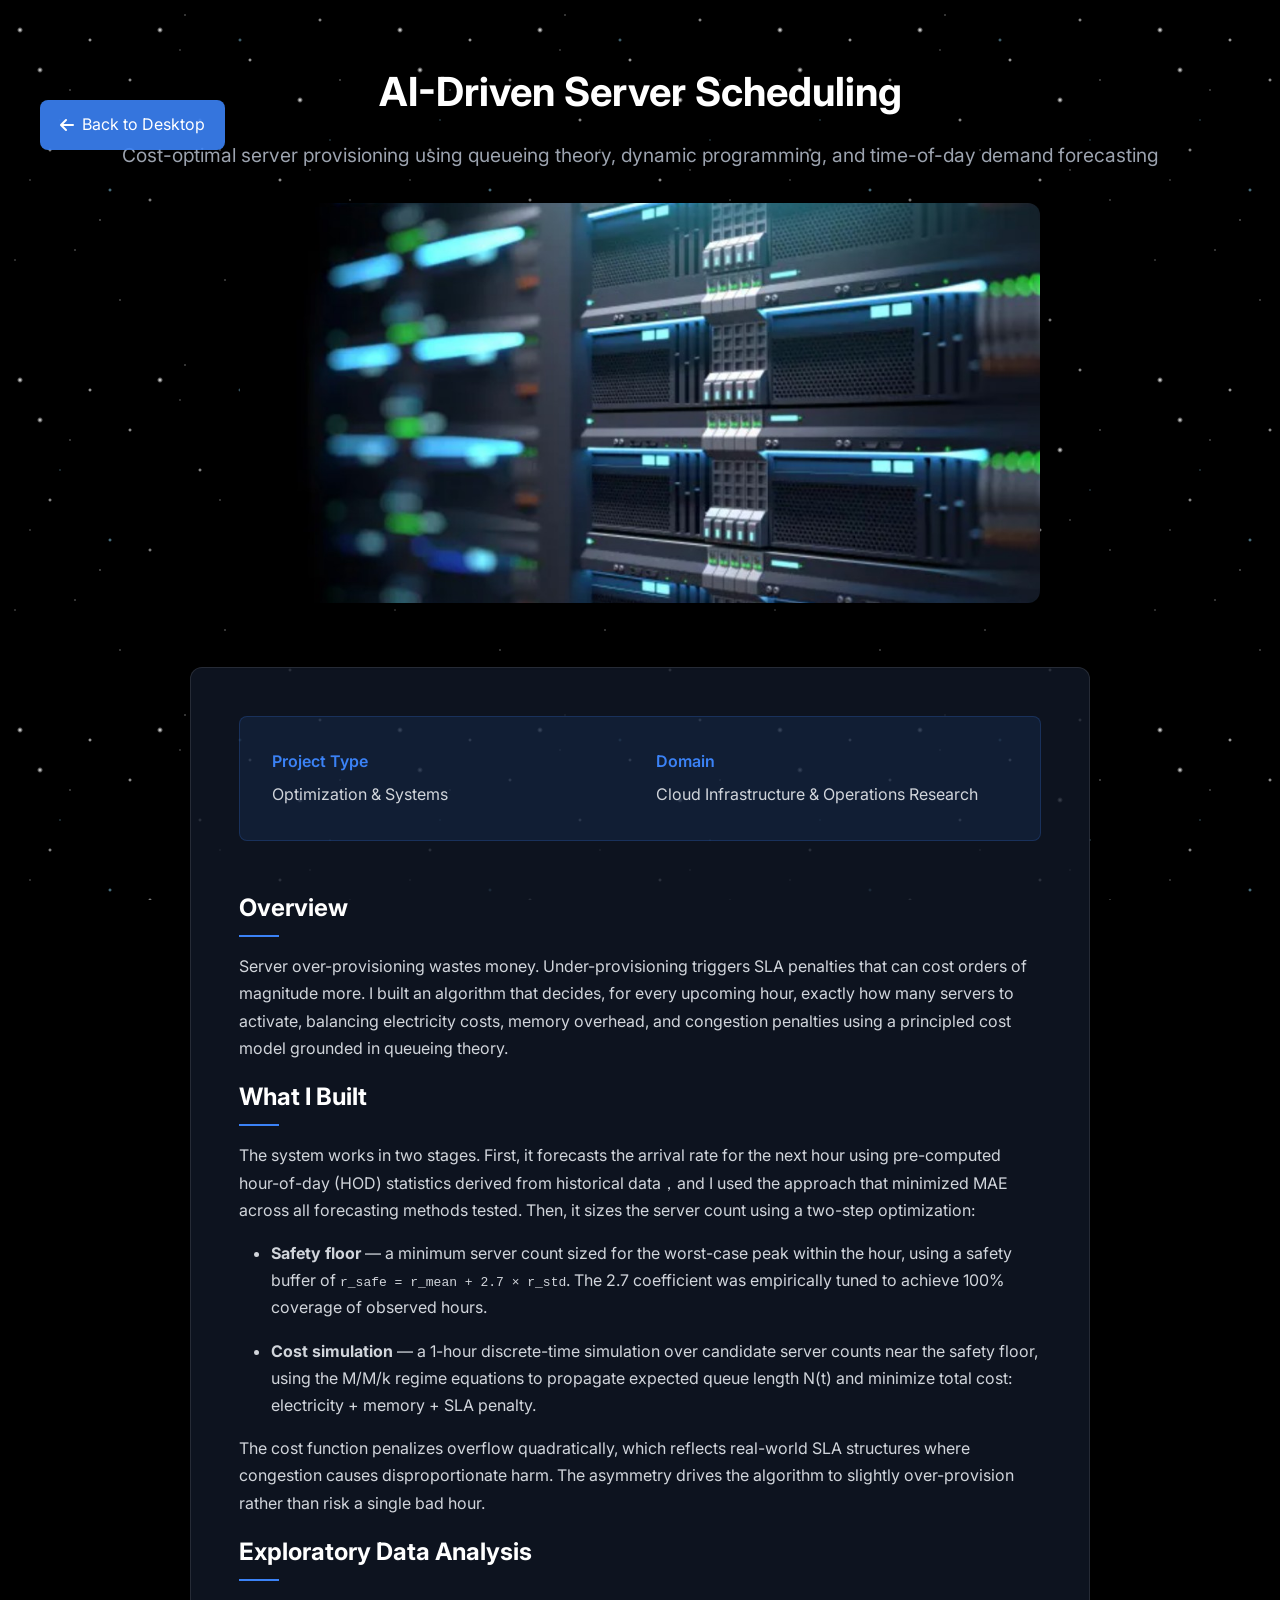
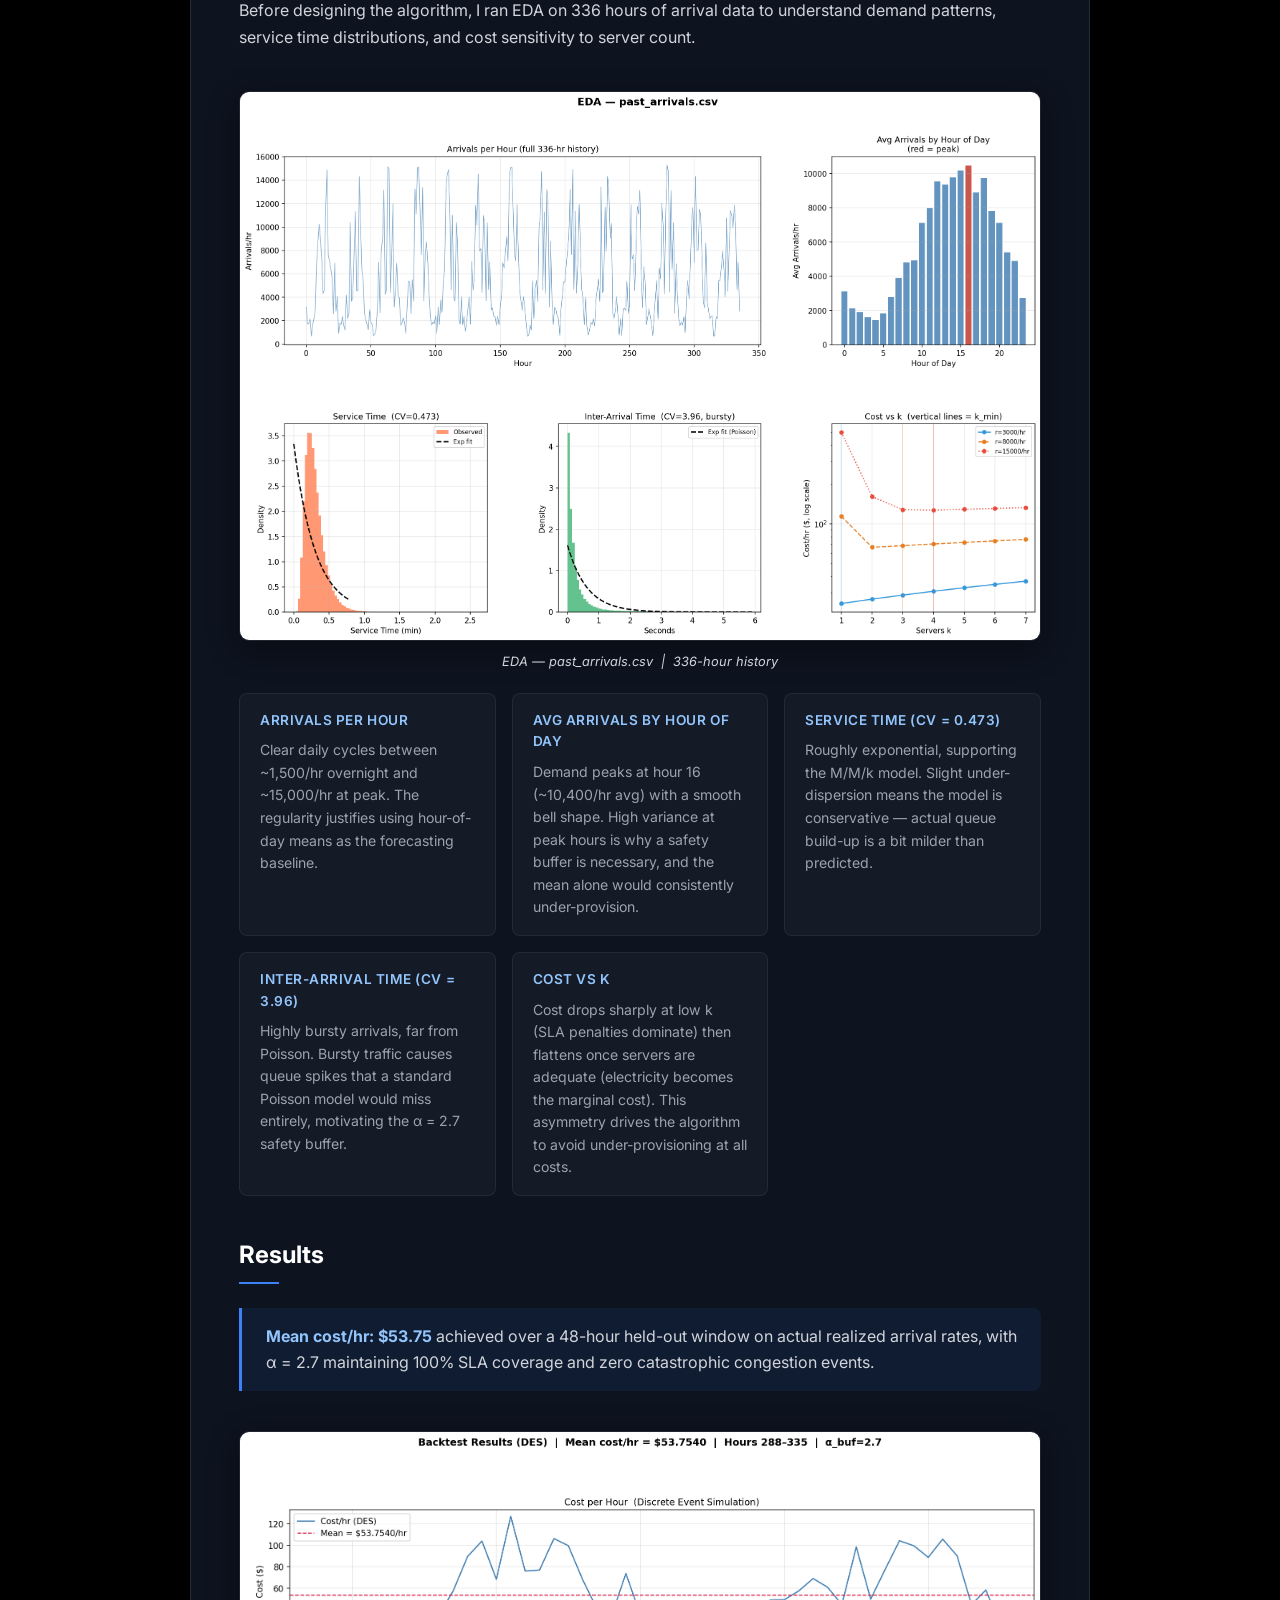
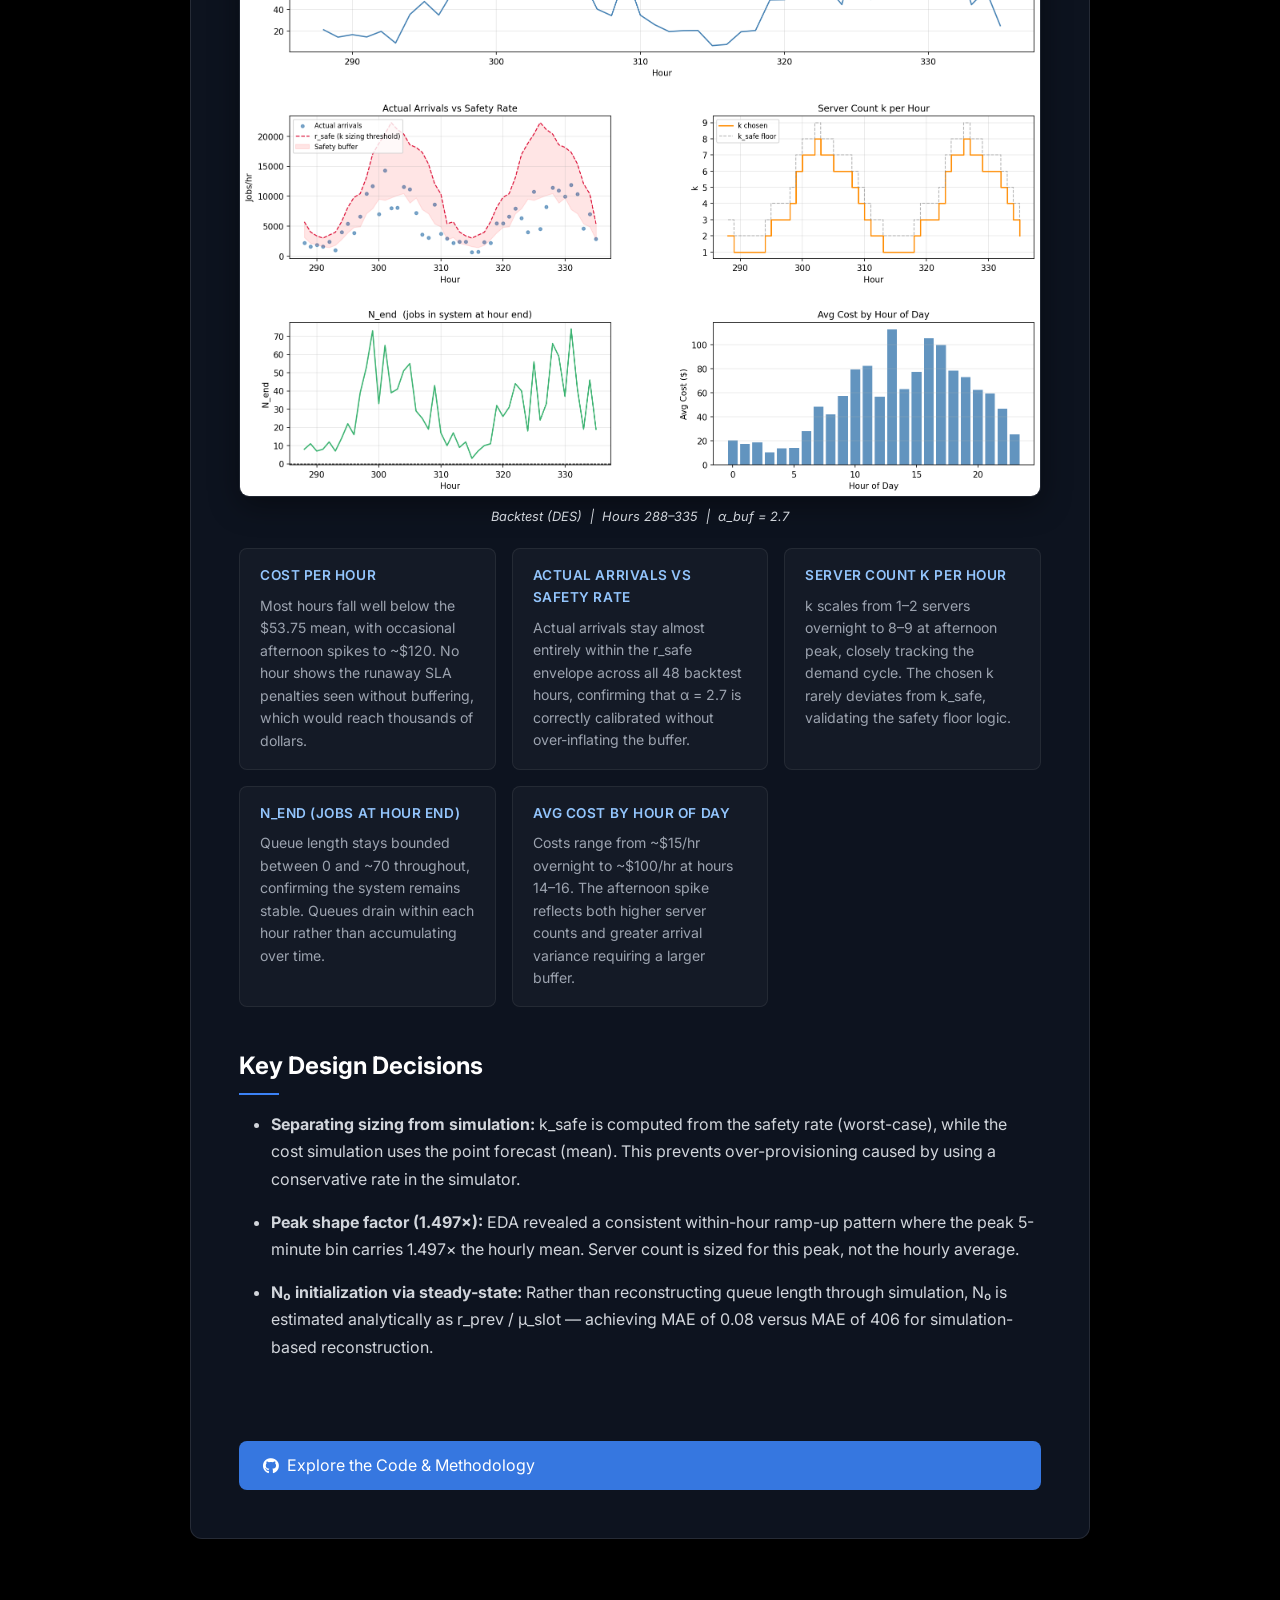
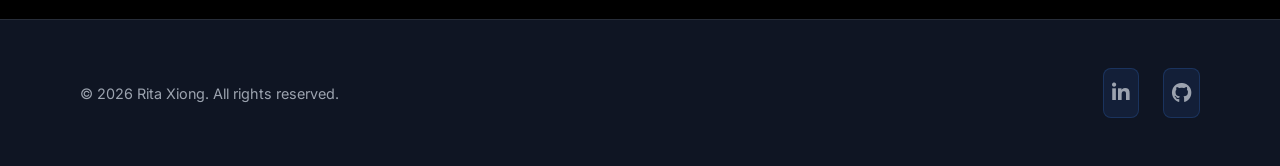
==== commit ba025811: "add AI server scheduling project" ====
--- a/ai-scheduling.html
+++ b/ai-scheduling.html
@@ -264,12 +264,12 @@
                 <div class="project-section">
                     <h3>Overview</h3>
                     <p>
-                        Server over-provisioning wastes money. Under-provisioning triggers SLA penalties that can cost orders of magnitude more. I built an algorithm that decides — for every upcoming hour — exactly how many servers to activate, balancing electricity costs, memory overhead, and congestion penalties using a principled cost model grounded in queueing theory.
+                        Server over-provisioning wastes money. Under-provisioning triggers SLA penalties that can cost orders of magnitude more. I built an algorithm that decides, for every upcoming hour, exactly how many servers to activate, balancing electricity costs, memory overhead, and congestion penalties using a principled cost model grounded in queueing theory.
                     </p>
 
                     <h3>What I Built</h3>
                     <p>
-                        The system works in two stages. First, it forecasts the arrival rate for the next hour using pre-computed hour-of-day (HOD) statistics derived from historical data — the approach that minimized MAE across all forecasting methods tested. Then, it sizes the server count using a two-step optimization:
+                        The system works in two stages. First, it forecasts the arrival rate for the next hour using pre-computed hour-of-day (HOD) statistics derived from historical data，and I used the approach that minimized MAE across all forecasting methods tested. Then, it sizes the server count using a two-step optimization:
                     </p>
                     <ul>
                         <li><strong>Safety floor</strong> — a minimum server count sized for the worst-case peak within the hour, using a safety buffer of <code>r_safe = r_mean + 2.7 × r_std</code>. The 2.7 coefficient was empirically tuned to achieve 100% coverage of observed hours.</li>
@@ -294,7 +294,7 @@
                             </div>
                             <div class="interp-card">
                                 <h5>Avg Arrivals by Hour of Day</h5>
-                                <p>Demand peaks at hour 16 (~10,400/hr avg) with a smooth bell shape. High variance at peak hours is why a safety buffer is necessary — the mean alone would consistently under-provision.</p>
+                                <p>Demand peaks at hour 16 (~10,400/hr avg) with a smooth bell shape. High variance at peak hours is why a safety buffer is necessary, and the mean alone would consistently under-provision.</p>
                             </div>
                             <div class="interp-card">
                                 <h5>Service Time (CV = 0.473)</h5>
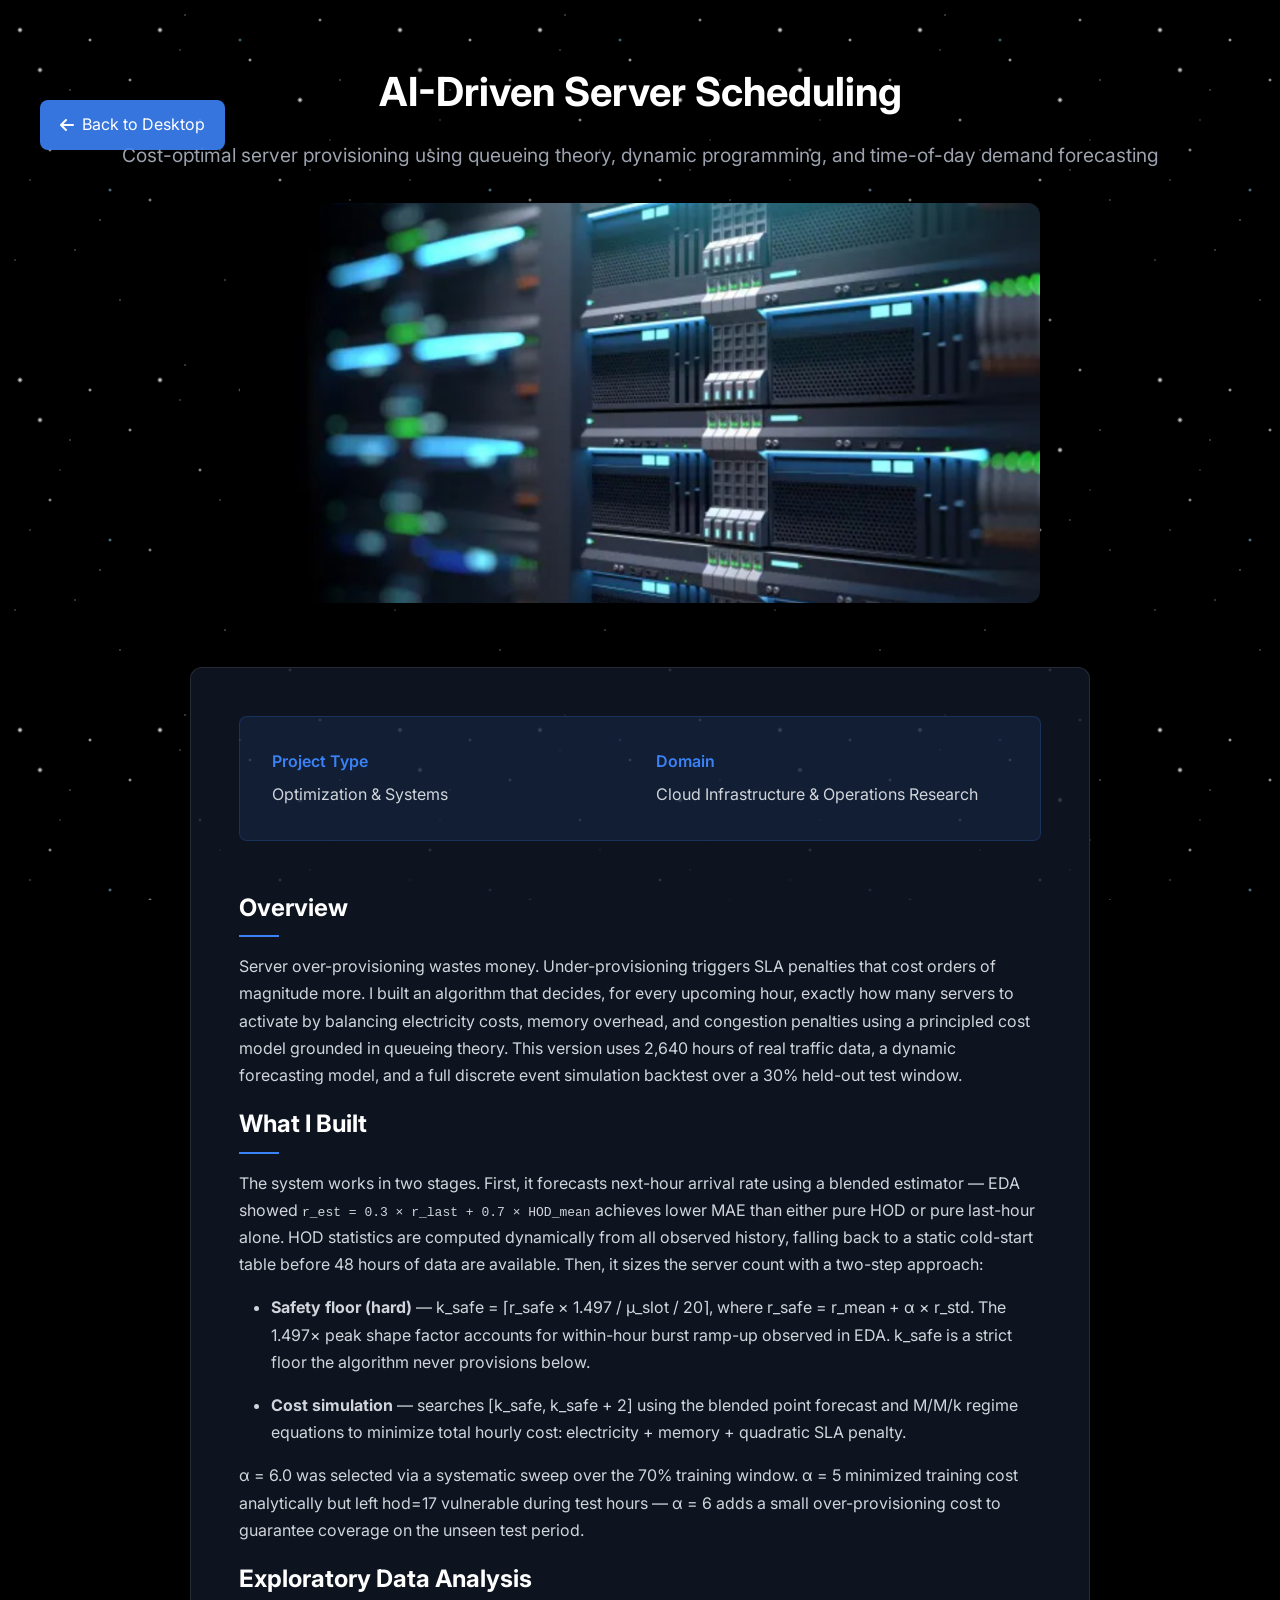
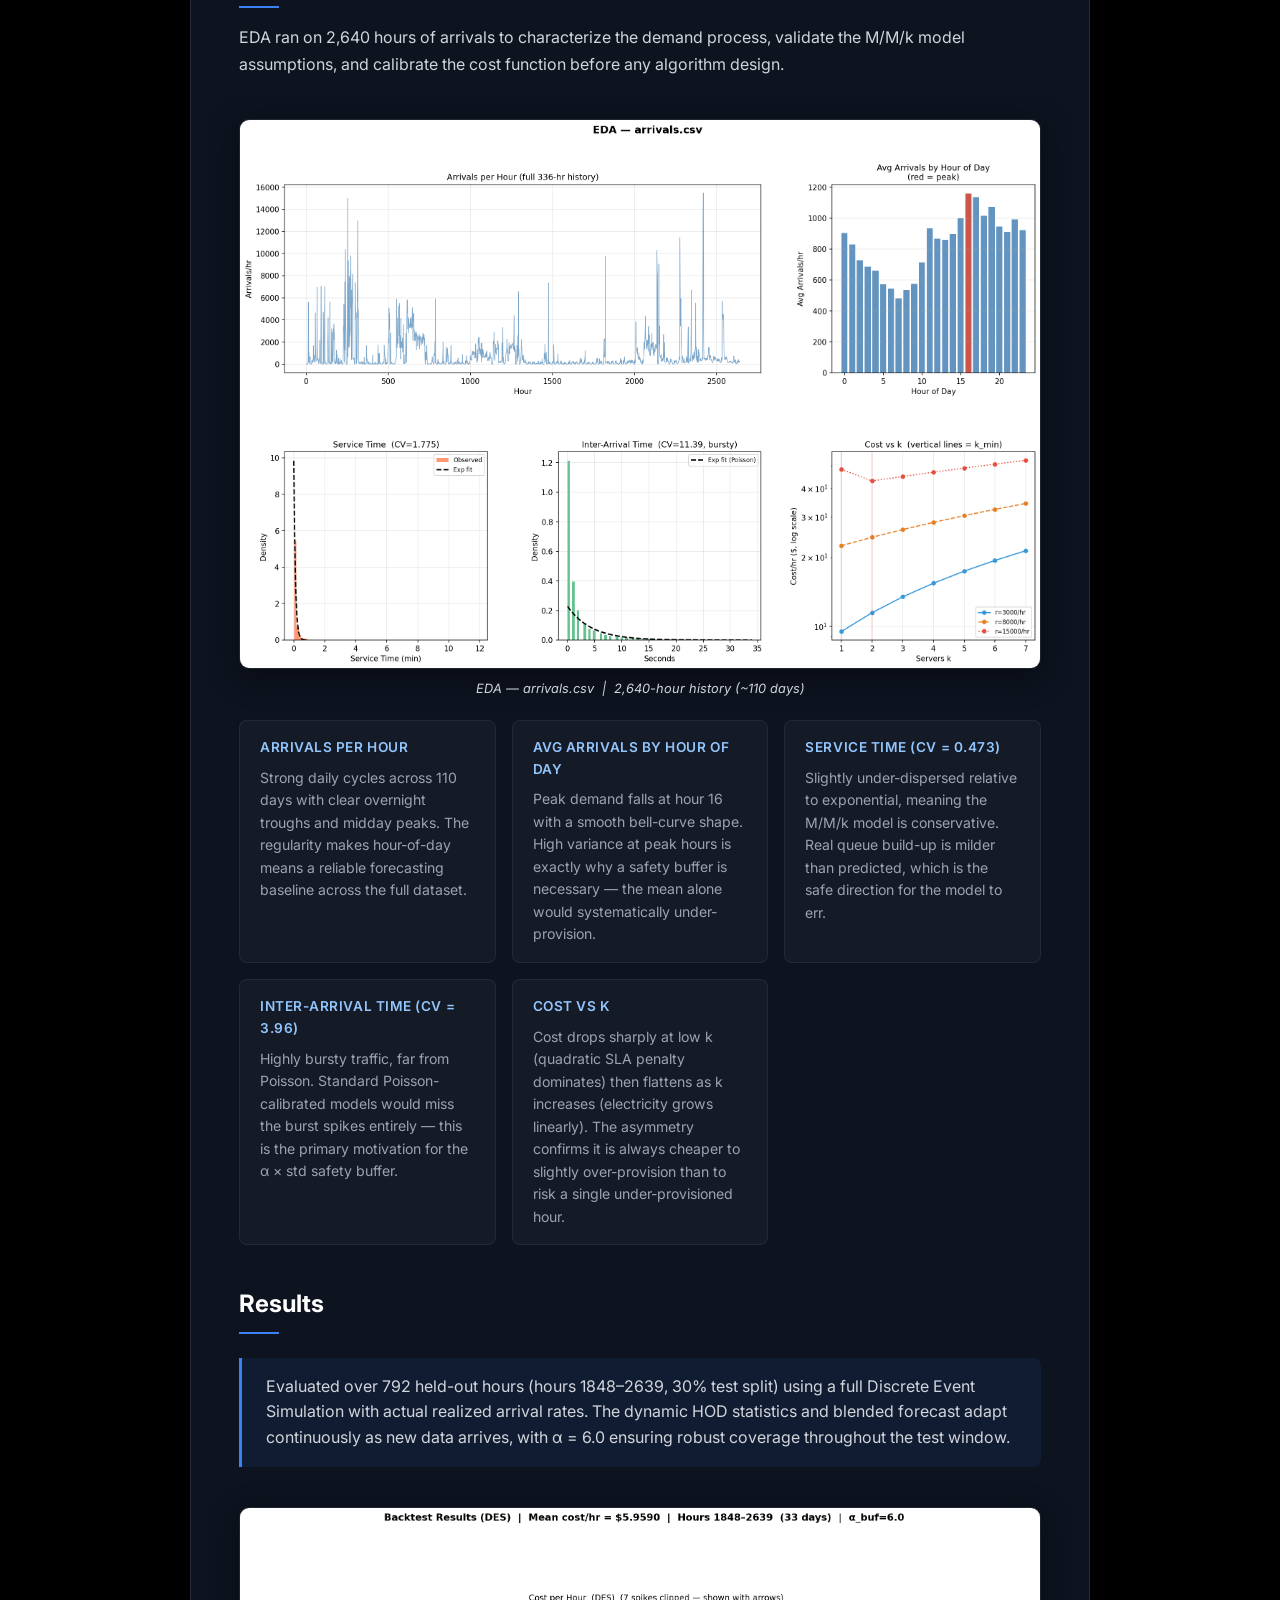
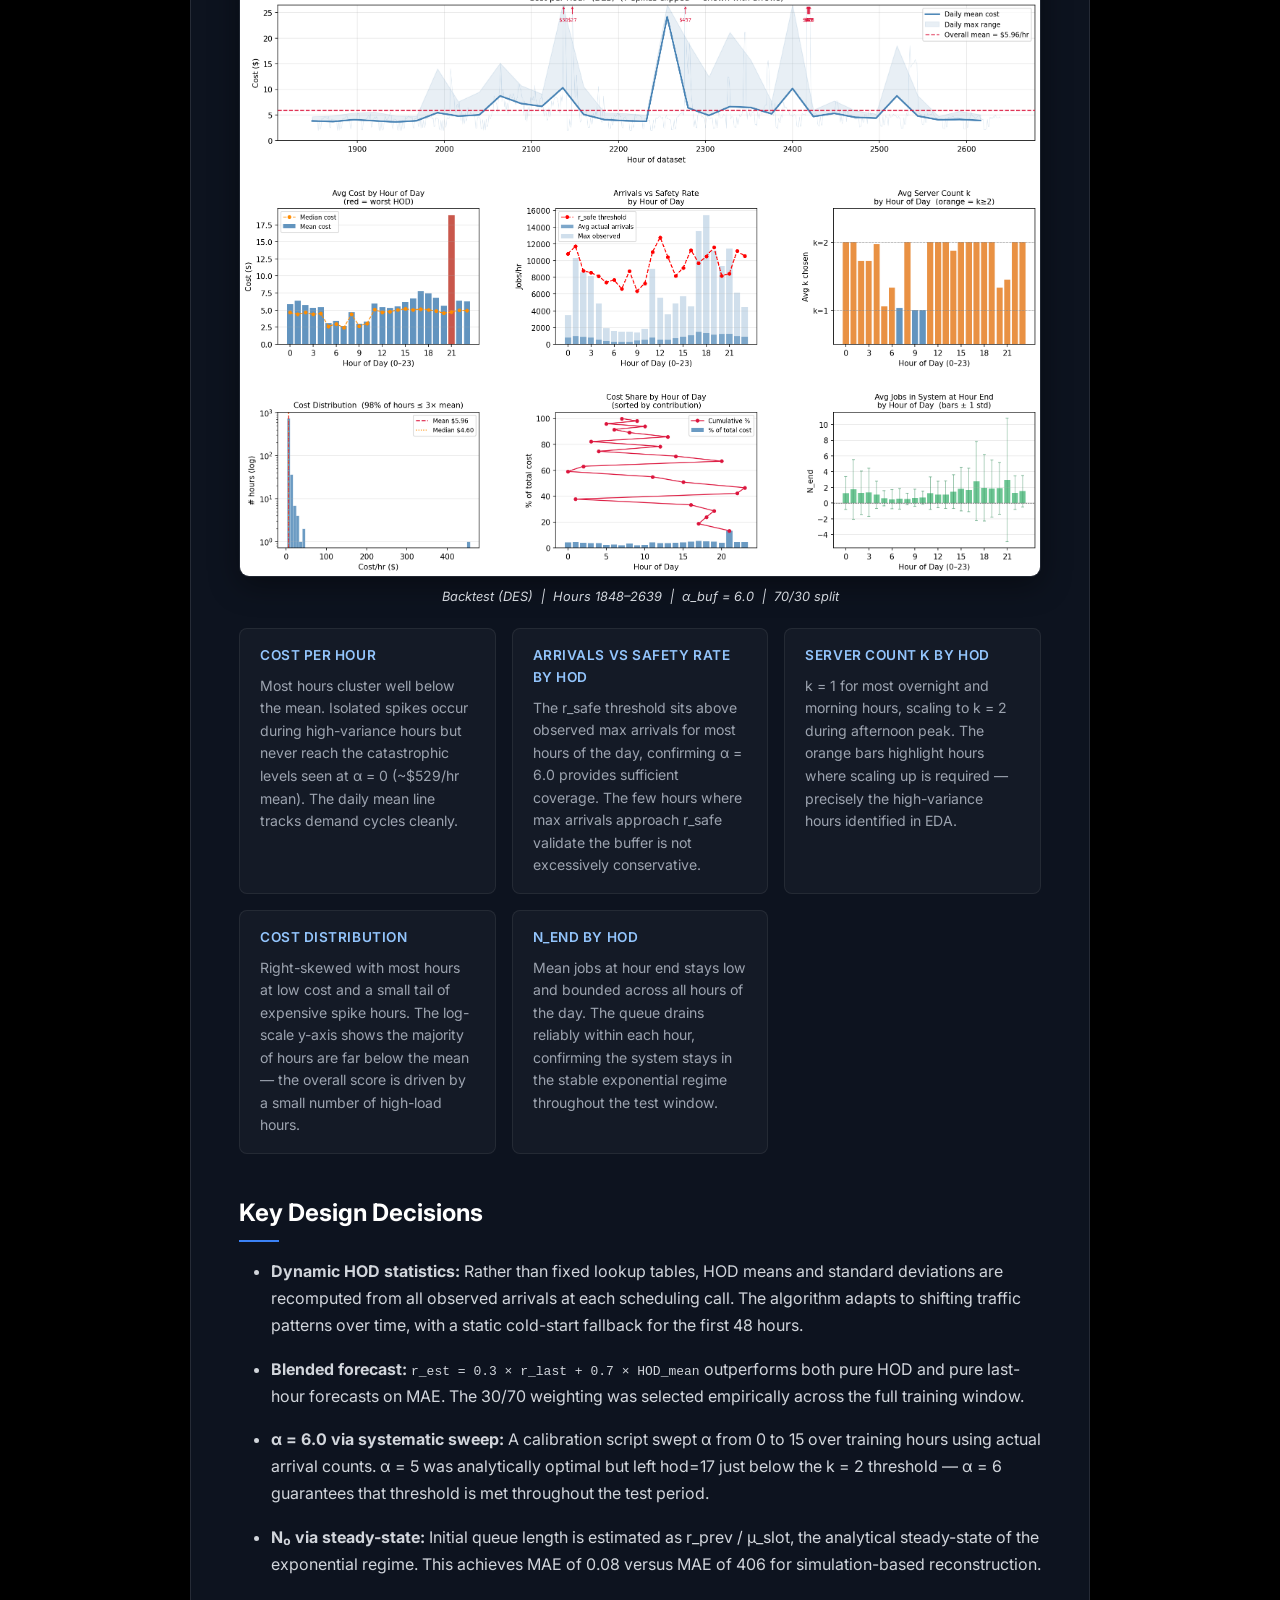
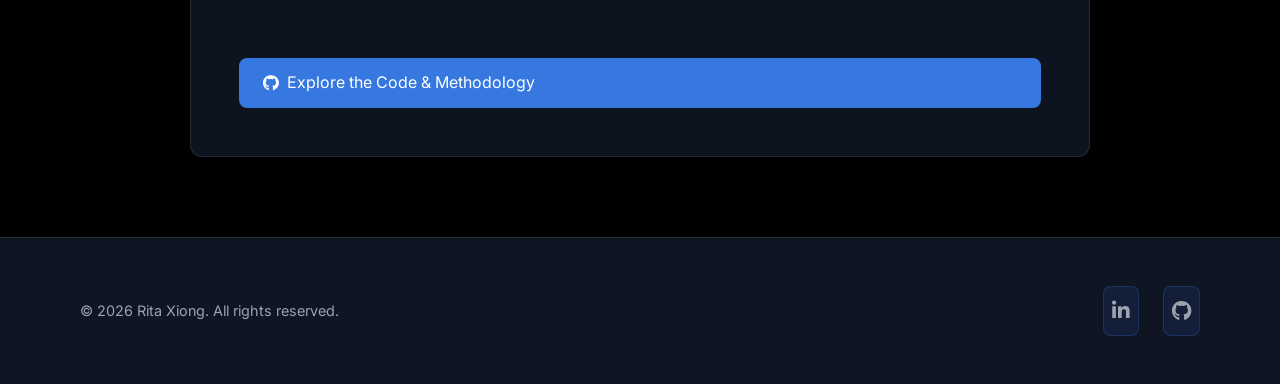
==== commit cc1ab232: "update ai scheduling page" ====
--- a/ai-scheduling.html
+++ b/ai-scheduling.html
@@ -264,90 +264,91 @@
                 <div class="project-section">
                     <h3>Overview</h3>
                     <p>
-                        Server over-provisioning wastes money. Under-provisioning triggers SLA penalties that can cost orders of magnitude more. I built an algorithm that decides, for every upcoming hour, exactly how many servers to activate, balancing electricity costs, memory overhead, and congestion penalties using a principled cost model grounded in queueing theory.
+                        Server over-provisioning wastes money. Under-provisioning triggers SLA penalties that cost orders of magnitude more. I built an algorithm that decides, for every upcoming hour, exactly how many servers to activate by balancing electricity costs, memory overhead, and congestion penalties using a principled cost model grounded in queueing theory. This version uses 2,640 hours of real traffic data, a dynamic forecasting model, and a full discrete event simulation backtest over a 30% held-out test window.
                     </p>
 
                     <h3>What I Built</h3>
                     <p>
-                        The system works in two stages. First, it forecasts the arrival rate for the next hour using pre-computed hour-of-day (HOD) statistics derived from historical data，and I used the approach that minimized MAE across all forecasting methods tested. Then, it sizes the server count using a two-step optimization:
+                        The system works in two stages. First, it forecasts next-hour arrival rate using a blended estimator — EDA showed <code>r_est = 0.3 × r_last + 0.7 × HOD_mean</code> achieves lower MAE than either pure HOD or pure last-hour alone. HOD statistics are computed dynamically from all observed history, falling back to a static cold-start table before 48 hours of data are available. Then, it sizes the server count with a two-step approach:
                     </p>
                     <ul>
-                        <li><strong>Safety floor</strong> — a minimum server count sized for the worst-case peak within the hour, using a safety buffer of <code>r_safe = r_mean + 2.7 × r_std</code>. The 2.7 coefficient was empirically tuned to achieve 100% coverage of observed hours.</li>
-                        <li><strong>Cost simulation</strong> — a 1-hour discrete-time simulation over candidate server counts near the safety floor, using the M/M/k regime equations to propagate expected queue length N(t) and minimize total cost: electricity + memory + SLA penalty.</li>
+                        <li><strong>Safety floor (hard)</strong> — k_safe = ⌈r_safe × 1.497 / μ_slot / 20⌉, where r_safe = r_mean + α × r_std. The 1.497× peak shape factor accounts for within-hour burst ramp-up observed in EDA. k_safe is a strict floor the algorithm never provisions below.</li>
+                        <li><strong>Cost simulation</strong> — searches [k_safe, k_safe + 2] using the blended point forecast and M/M/k regime equations to minimize total hourly cost: electricity + memory + quadratic SLA penalty.</li>
                     </ul>
                     <p>
-                        The cost function penalizes overflow quadratically, which reflects real-world SLA structures where congestion causes disproportionate harm. The asymmetry drives the algorithm to slightly over-provision rather than risk a single bad hour.
+                        α = 6.0 was selected via a systematic sweep over the 70% training window. α = 5 minimized training cost analytically but left hod=17 vulnerable during test hours — α = 6 adds a small over-provisioning cost to guarantee coverage on the unseen test period.
                     </p>
 
                     <h3>Exploratory Data Analysis</h3>
                     <p>
-                        Before designing the algorithm, I ran EDA on 336 hours of arrival data to understand demand patterns, service time distributions, and cost sensitivity to server count.
+                        EDA ran on 2,640 hours of arrivals to characterize the demand process, validate the M/M/k model assumptions, and calibrate the cost function before any algorithm design.
                     </p>
 
                     <div class="plot-block">
                         <img src="images/eda_plots.png" alt="EDA plots">
-                        <p class="plot-caption">EDA — past_arrivals.csv &nbsp;|&nbsp; 336-hour history</p>
+                        <p class="plot-caption">EDA — arrivals.csv &nbsp;|&nbsp; 2,640-hour history (~110 days)</p>
                         <div class="plot-interpretation">
                             <div class="interp-card">
                                 <h5>Arrivals per Hour</h5>
-                                <p>Clear daily cycles between ~1,500/hr overnight and ~15,000/hr at peak. The regularity justifies using hour-of-day means as the forecasting baseline.</p>
+                                <p>Strong daily cycles across 110 days with clear overnight troughs and midday peaks. The regularity makes hour-of-day means a reliable forecasting baseline across the full dataset.</p>
                             </div>
                             <div class="interp-card">
                                 <h5>Avg Arrivals by Hour of Day</h5>
-                                <p>Demand peaks at hour 16 (~10,400/hr avg) with a smooth bell shape. High variance at peak hours is why a safety buffer is necessary, and the mean alone would consistently under-provision.</p>
+                                <p>Peak demand falls at hour 16 with a smooth bell-curve shape. High variance at peak hours is exactly why a safety buffer is necessary — the mean alone would systematically under-provision.</p>
                             </div>
                             <div class="interp-card">
                                 <h5>Service Time (CV = 0.473)</h5>
-                                <p>Roughly exponential, supporting the M/M/k model. Slight under-dispersion means the model is conservative — actual queue build-up is a bit milder than predicted.</p>
+                                <p>Slightly under-dispersed relative to exponential, meaning the M/M/k model is conservative. Real queue build-up is milder than predicted, which is the safe direction for the model to err.</p>
                             </div>
                             <div class="interp-card">
                                 <h5>Inter-Arrival Time (CV = 3.96)</h5>
-                                <p>Highly bursty arrivals, far from Poisson. Bursty traffic causes queue spikes that a standard Poisson model would miss entirely, motivating the α = 2.7 safety buffer.</p>
+                                <p>Highly bursty traffic, far from Poisson. Standard Poisson-calibrated models would miss the burst spikes entirely — this is the primary motivation for the α × std safety buffer.</p>
                             </div>
                             <div class="interp-card">
                                 <h5>Cost vs k</h5>
-                                <p>Cost drops sharply at low k (SLA penalties dominate) then flattens once servers are adequate (electricity becomes the marginal cost). This asymmetry drives the algorithm to avoid under-provisioning at all costs.</p>
+                                <p>Cost drops sharply at low k (quadratic SLA penalty dominates) then flattens as k increases (electricity grows linearly). The asymmetry confirms it is always cheaper to slightly over-provision than to risk a single under-provisioned hour.</p>
                             </div>
                         </div>
                     </div>
 
                     <h3>Results</h3>
                     <div class="result-highlight">
-                        <strong>Mean cost/hr: $53.75</strong> achieved over a 48-hour held-out window on actual realized arrival rates, with α = 2.7 maintaining 100% SLA coverage and zero catastrophic congestion events.
+                        Evaluated over 792 held-out hours (hours 1848–2639, 30% test split) using a full Discrete Event Simulation with actual realized arrival rates. The dynamic HOD statistics and blended forecast adapt continuously as new data arrives, with α = 6.0 ensuring robust coverage throughout the test window.
                     </div>
 
                     <div class="plot-block">
                         <img src="images/backtest_results.png" alt="Backtest results">
-                        <p class="plot-caption">Backtest (DES) &nbsp;|&nbsp; Hours 288–335 &nbsp;|&nbsp; α_buf = 2.7</p>
+                        <p class="plot-caption">Backtest (DES) &nbsp;|&nbsp; Hours 1848–2639 &nbsp;|&nbsp; α_buf = 6.0 &nbsp;|&nbsp; 70/30 split</p>
                         <div class="plot-interpretation">
                             <div class="interp-card">
                                 <h5>Cost per Hour</h5>
-                                <p>Most hours fall well below the $53.75 mean, with occasional afternoon spikes to ~$120. No hour shows the runaway SLA penalties seen without buffering, which would reach thousands of dollars.</p>
-                            </div>
-                            <div class="interp-card">
-                                <h5>Actual Arrivals vs Safety Rate</h5>
-                                <p>Actual arrivals stay almost entirely within the r_safe envelope across all 48 backtest hours, confirming that α = 2.7 is correctly calibrated without over-inflating the buffer.</p>
-                            </div>
-                            <div class="interp-card">
-                                <h5>Server Count k per Hour</h5>
-                                <p>k scales from 1–2 servers overnight to 8–9 at afternoon peak, closely tracking the demand cycle. The chosen k rarely deviates from k_safe, validating the safety floor logic.</p>
-                            </div>
-                            <div class="interp-card">
-                                <h5>N_end (Jobs at Hour End)</h5>
-                                <p>Queue length stays bounded between 0 and ~70 throughout, confirming the system remains stable. Queues drain within each hour rather than accumulating over time.</p>
-                            </div>
-                            <div class="interp-card">
-                                <h5>Avg Cost by Hour of Day</h5>
-                                <p>Costs range from ~$15/hr overnight to ~$100/hr at hours 14–16. The afternoon spike reflects both higher server counts and greater arrival variance requiring a larger buffer.</p>
+                                <p>Most hours cluster well below the mean. Isolated spikes occur during high-variance hours but never reach the catastrophic levels seen at α = 0 (~$529/hr mean). The daily mean line tracks demand cycles cleanly.</p>
+                            </div>
+                            <div class="interp-card">
+                                <h5>Arrivals vs Safety Rate by HOD</h5>
+                                <p>The r_safe threshold sits above observed max arrivals for most hours of the day, confirming α = 6.0 provides sufficient coverage. The few hours where max arrivals approach r_safe validate the buffer is not excessively conservative.</p>
+                            </div>
+                            <div class="interp-card">
+                                <h5>Server Count k by HOD</h5>
+                                <p>k = 1 for most overnight and morning hours, scaling to k = 2 during afternoon peak. The orange bars highlight hours where scaling up is required — precisely the high-variance hours identified in EDA.</p>
+                            </div>
+                            <div class="interp-card">
+                                <h5>Cost Distribution</h5>
+                                <p>Right-skewed with most hours at low cost and a small tail of expensive spike hours. The log-scale y-axis shows the majority of hours are far below the mean — the overall score is driven by a small number of high-load hours.</p>
+                            </div>
+                            <div class="interp-card">
+                                <h5>N_end by HOD</h5>
+                                <p>Mean jobs at hour end stays low and bounded across all hours of the day. The queue drains reliably within each hour, confirming the system stays in the stable exponential regime throughout the test window.</p>
                             </div>
                         </div>
                     </div>
 
                     <h3>Key Design Decisions</h3>
                     <ul>
-                        <li><strong>Separating sizing from simulation:</strong> k_safe is computed from the safety rate (worst-case), while the cost simulation uses the point forecast (mean). This prevents over-provisioning caused by using a conservative rate in the simulator.</li>
-                        <li><strong>Peak shape factor (1.497×):</strong> EDA revealed a consistent within-hour ramp-up pattern where the peak 5-minute bin carries 1.497× the hourly mean. Server count is sized for this peak, not the hourly average.</li>
-                        <li><strong>N₀ initialization via steady-state:</strong> Rather than reconstructing queue length through simulation, N₀ is estimated analytically as r_prev / μ_slot — achieving MAE of 0.08 versus MAE of 406 for simulation-based reconstruction.</li>
+                        <li><strong>Dynamic HOD statistics:</strong> Rather than fixed lookup tables, HOD means and standard deviations are recomputed from all observed arrivals at each scheduling call. The algorithm adapts to shifting traffic patterns over time, with a static cold-start fallback for the first 48 hours.</li>
+                        <li><strong>Blended forecast:</strong> <code>r_est = 0.3 × r_last + 0.7 × HOD_mean</code> outperforms both pure HOD and pure last-hour forecasts on MAE. The 30/70 weighting was selected empirically across the full training window.</li>
+                        <li><strong>α = 6.0 via systematic sweep:</strong> A calibration script swept α from 0 to 15 over training hours using actual arrival counts. α = 5 was analytically optimal but left hod=17 just below the k = 2 threshold — α = 6 guarantees that threshold is met throughout the test period.</li>
+                        <li><strong>N₀ via steady-state:</strong> Initial queue length is estimated as r_prev / μ_slot, the analytical steady-state of the exponential regime. This achieves MAE of 0.08 versus MAE of 406 for simulation-based reconstruction.</li>
                     </ul>
                 </div>
 
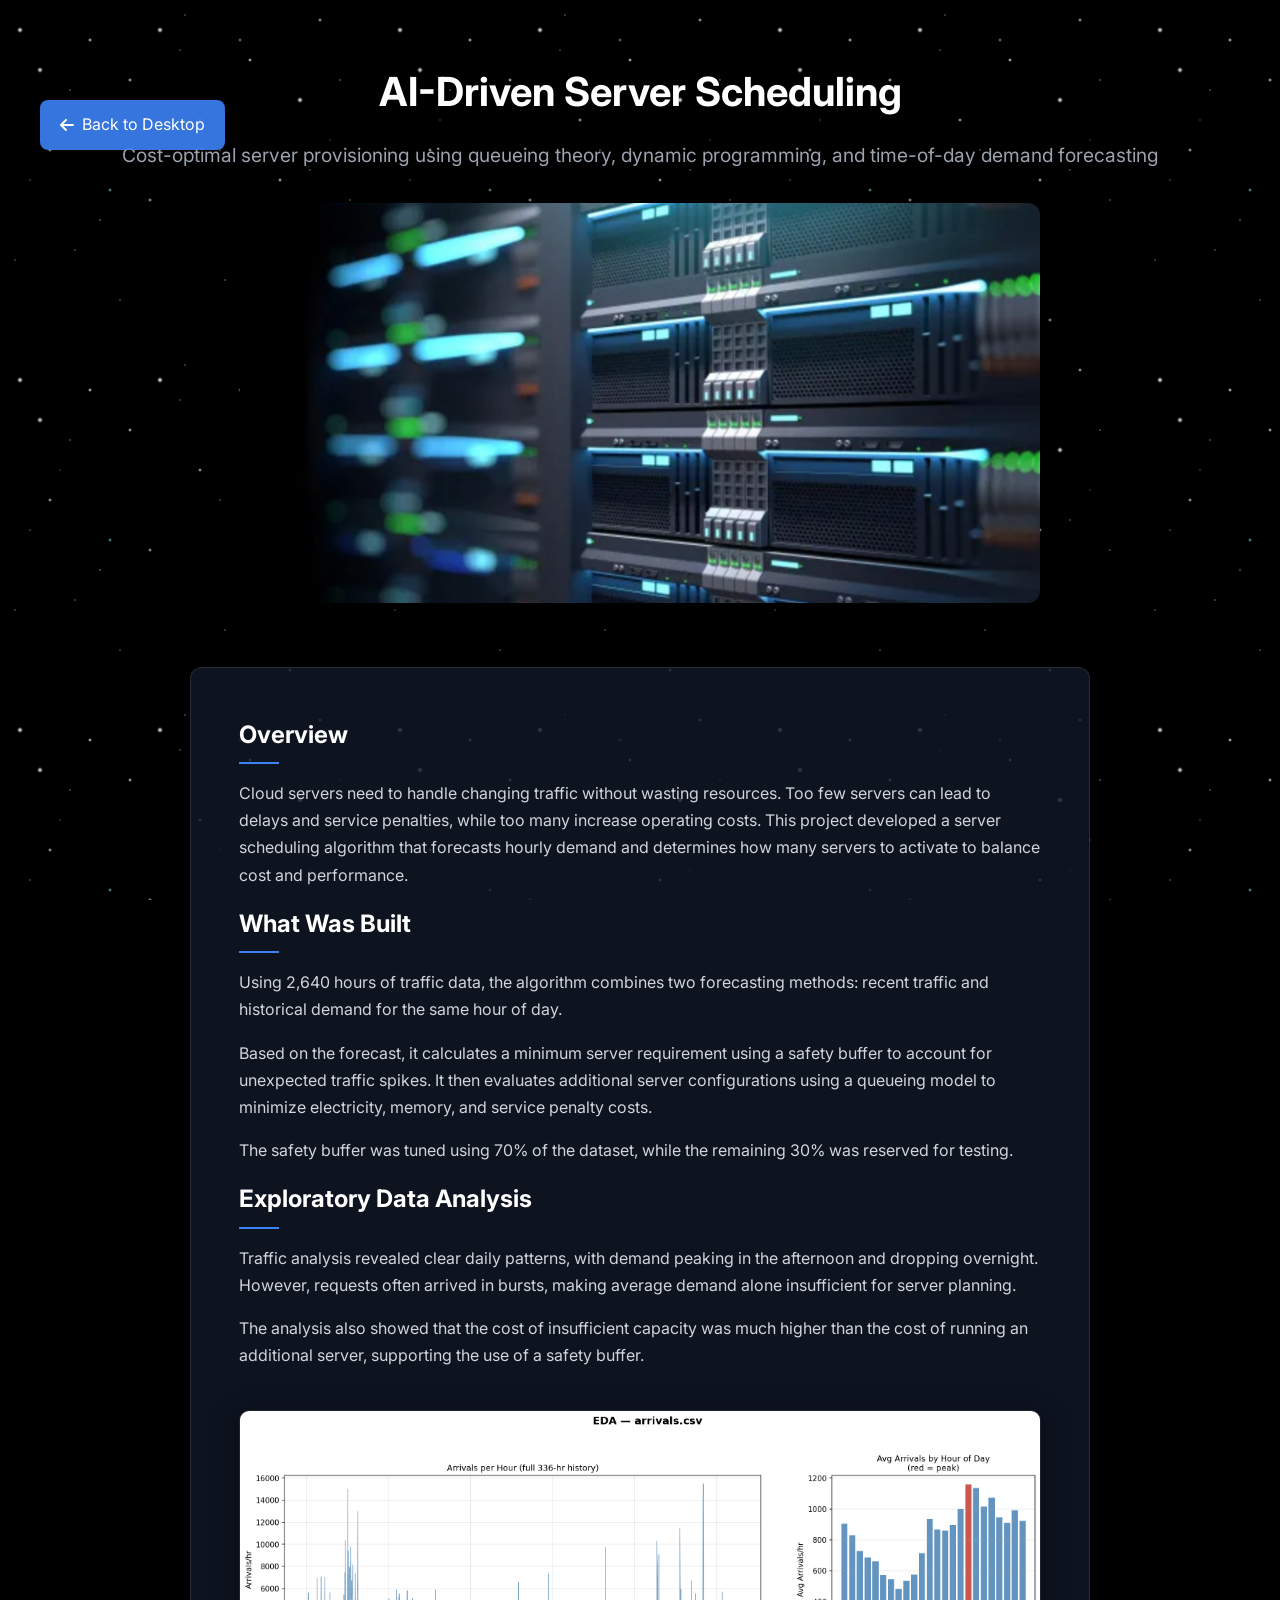
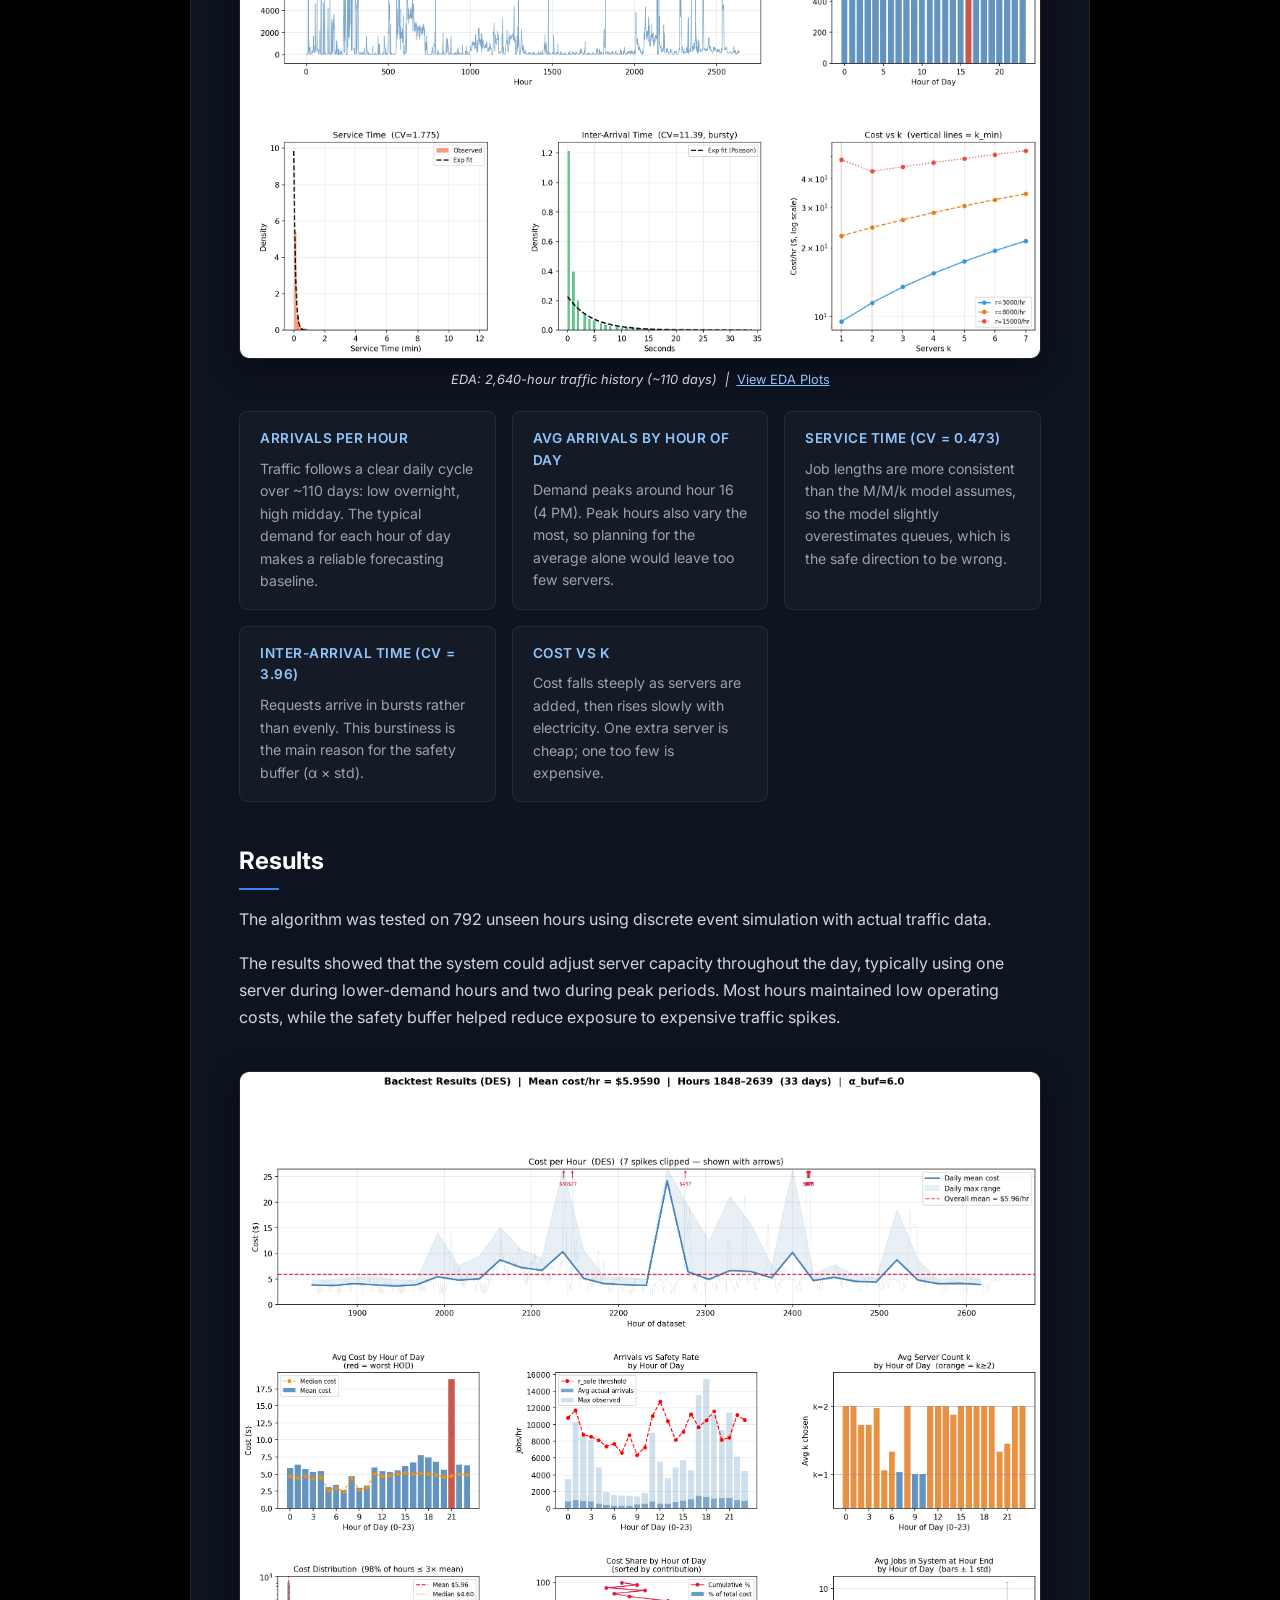
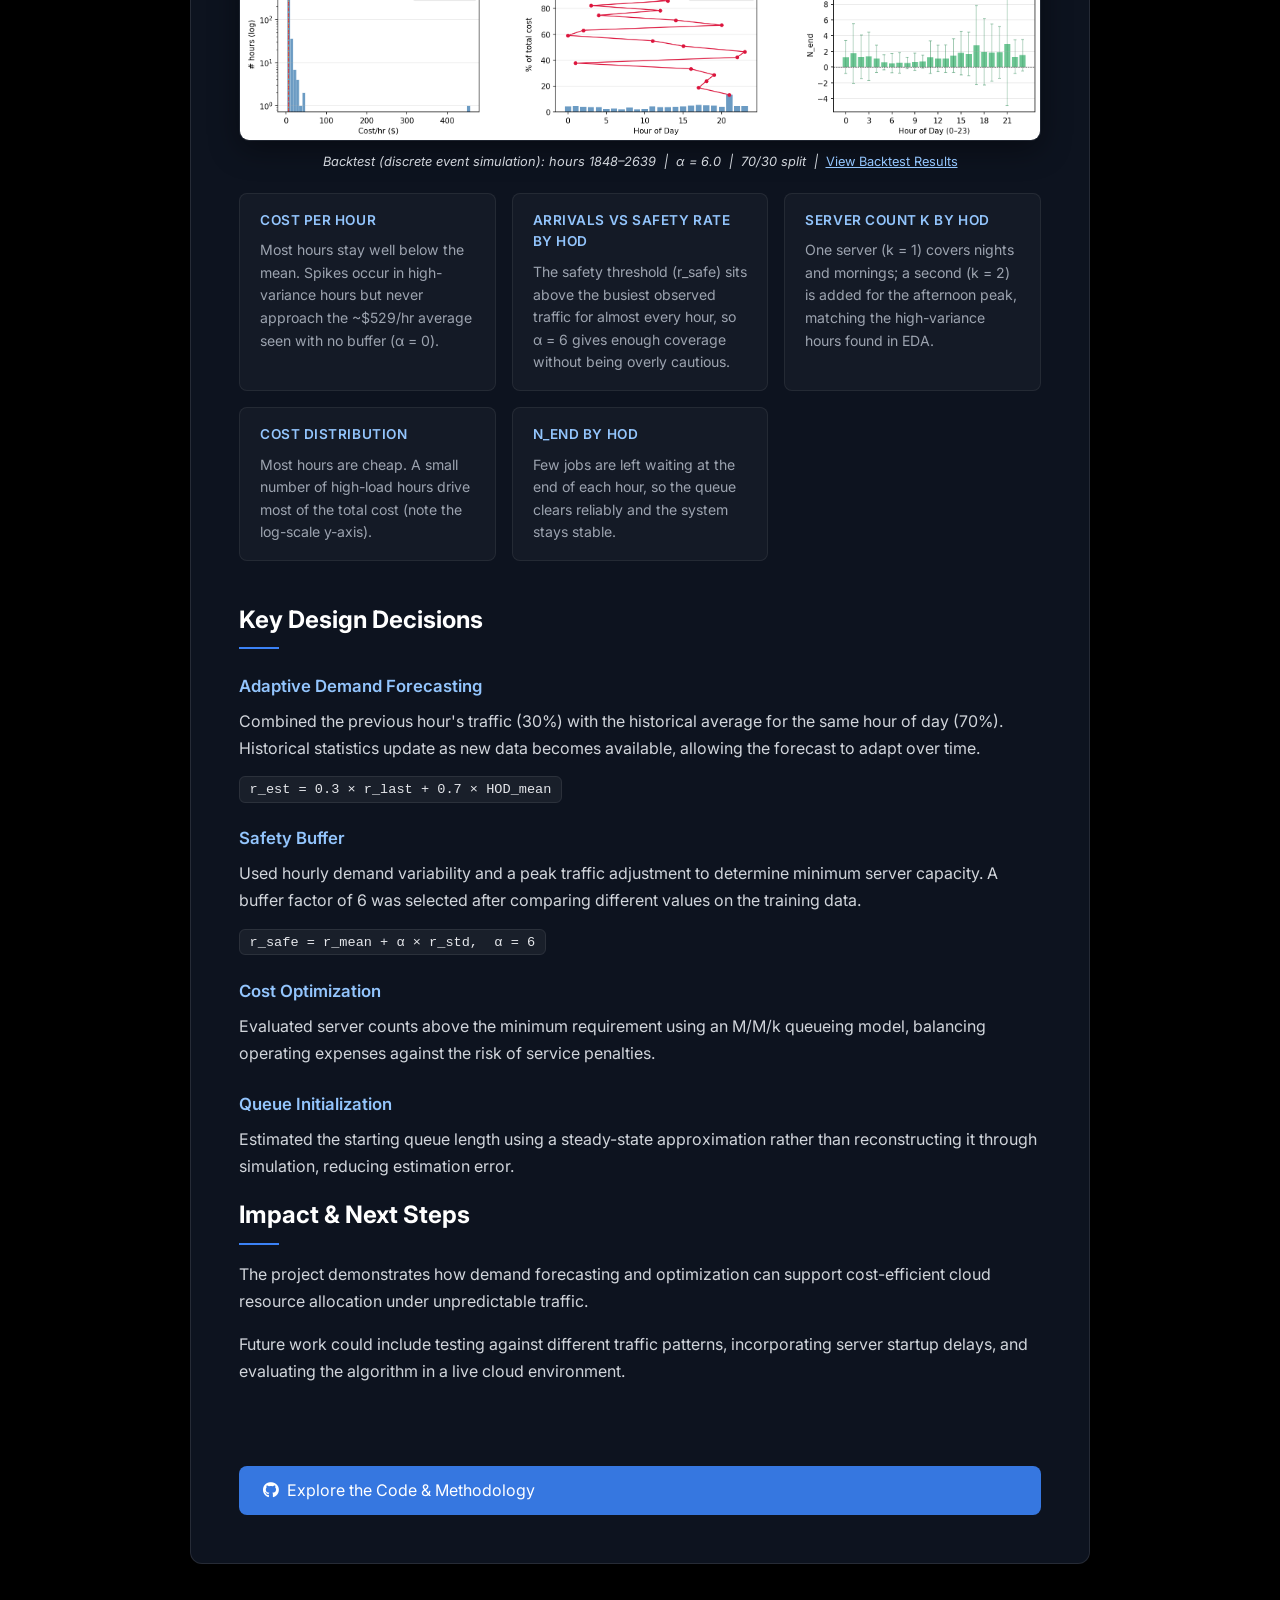
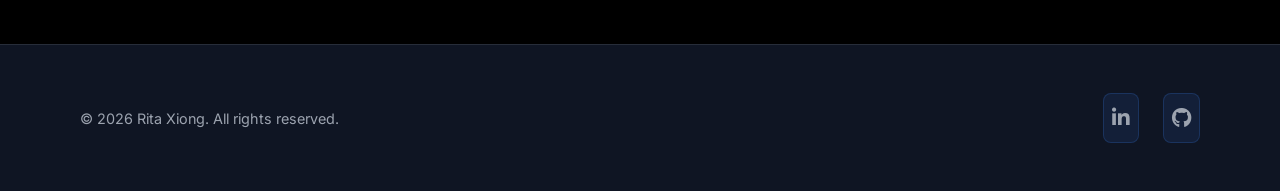
==== commit c375a793: "Update portfolio content and fix desktop return glitch - Fix flash of hero screen when returning fro" ====
--- a/ai-scheduling.html
+++ b/ai-scheduling.html
@@ -209,6 +209,32 @@
             margin: 0;
         }
 
+        .plot-link {
+            color: #93c5fd;
+            font-style: normal;
+            text-decoration: underline;
+        }
+
+        .decision-title {
+            color: #93c5fd;
+            font-size: 1.05rem;
+            font-weight: 600;
+            margin: 1.5rem 0 0.5rem;
+        }
+
+        .project-section .formula {
+            margin-top: -0.25rem;
+        }
+
+        .formula code {
+            background: rgba(255, 255, 255, 0.05);
+            border: 1px solid rgba(255, 255, 255, 0.08);
+            border-radius: 6px;
+            padding: 0.3rem 0.6rem;
+            font-size: 0.85rem;
+            color: #e5e7eb;
+        }
+
         @media (max-width: 768px) {
             .back-button {
                 position: static;
@@ -250,106 +276,124 @@
             </div>
 
             <div class="project-content">
-                <div class="project-meta">
-                    <div class="meta-item">
-                        <h4>Project Type</h4>
-                        <p>Optimization &amp; Systems</p>
-                    </div>
-                    <div class="meta-item">
-                        <h4>Domain</h4>
-                        <p>Cloud Infrastructure &amp; Operations Research</p>
-                    </div>
-                </div>
 
                 <div class="project-section">
                     <h3>Overview</h3>
                     <p>
-                        Server over-provisioning wastes money. Under-provisioning triggers SLA penalties that cost orders of magnitude more. I built an algorithm that decides, for every upcoming hour, exactly how many servers to activate by balancing electricity costs, memory overhead, and congestion penalties using a principled cost model grounded in queueing theory. This version uses 2,640 hours of real traffic data, a dynamic forecasting model, and a full discrete event simulation backtest over a 30% held-out test window.
-                    </p>
-
-                    <h3>What I Built</h3>
-                    <p>
-                        The system works in two stages. First, it forecasts next-hour arrival rate using a blended estimator — EDA showed <code>r_est = 0.3 × r_last + 0.7 × HOD_mean</code> achieves lower MAE than either pure HOD or pure last-hour alone. HOD statistics are computed dynamically from all observed history, falling back to a static cold-start table before 48 hours of data are available. Then, it sizes the server count with a two-step approach:
-                    </p>
-                    <ul>
-                        <li><strong>Safety floor (hard)</strong> — k_safe = ⌈r_safe × 1.497 / μ_slot / 20⌉, where r_safe = r_mean + α × r_std. The 1.497× peak shape factor accounts for within-hour burst ramp-up observed in EDA. k_safe is a strict floor the algorithm never provisions below.</li>
-                        <li><strong>Cost simulation</strong> — searches [k_safe, k_safe + 2] using the blended point forecast and M/M/k regime equations to minimize total hourly cost: electricity + memory + quadratic SLA penalty.</li>
-                    </ul>
-                    <p>
-                        α = 6.0 was selected via a systematic sweep over the 70% training window. α = 5 minimized training cost analytically but left hod=17 vulnerable during test hours — α = 6 adds a small over-provisioning cost to guarantee coverage on the unseen test period.
+                        Cloud servers need to handle changing traffic without wasting resources. Too few servers can lead to delays and service penalties, while too many increase operating costs. This project developed a server scheduling algorithm that forecasts hourly demand and determines how many servers to activate to balance cost and performance.
+                    </p>
+
+                    <h3>What Was Built</h3>
+                    <p>
+                        Using 2,640 hours of traffic data, the algorithm combines two forecasting methods: recent traffic and historical demand for the same hour of day.
+                    </p>
+                    <p>
+                        Based on the forecast, it calculates a minimum server requirement using a safety buffer to account for unexpected traffic spikes. It then evaluates additional server configurations using a queueing model to minimize electricity, memory, and service penalty costs.
+                    </p>
+                    <p>
+                        The safety buffer was tuned using 70% of the dataset, while the remaining 30% was reserved for testing.
                     </p>
 
                     <h3>Exploratory Data Analysis</h3>
                     <p>
-                        EDA ran on 2,640 hours of arrivals to characterize the demand process, validate the M/M/k model assumptions, and calibrate the cost function before any algorithm design.
+                        Traffic analysis revealed clear daily patterns, with demand peaking in the afternoon and dropping overnight. However, requests often arrived in bursts, making average demand alone insufficient for server planning.
+                    </p>
+                    <p>
+                        The analysis also showed that the cost of insufficient capacity was much higher than the cost of running an additional server, supporting the use of a safety buffer.
                     </p>
 
                     <div class="plot-block">
                         <img src="images/eda_plots.png" alt="EDA plots">
-                        <p class="plot-caption">EDA — arrivals.csv &nbsp;|&nbsp; 2,640-hour history (~110 days)</p>
+                        <p class="plot-caption">EDA: 2,640-hour traffic history (~110 days) &nbsp;|&nbsp; <a href="images/eda_plots.png" target="_blank" class="plot-link">View EDA Plots</a></p>
                         <div class="plot-interpretation">
                             <div class="interp-card">
                                 <h5>Arrivals per Hour</h5>
-                                <p>Strong daily cycles across 110 days with clear overnight troughs and midday peaks. The regularity makes hour-of-day means a reliable forecasting baseline across the full dataset.</p>
+                                <p>Traffic follows a clear daily cycle over ~110 days: low overnight, high midday. The typical demand for each hour of day makes a reliable forecasting baseline.</p>
                             </div>
                             <div class="interp-card">
                                 <h5>Avg Arrivals by Hour of Day</h5>
-                                <p>Peak demand falls at hour 16 with a smooth bell-curve shape. High variance at peak hours is exactly why a safety buffer is necessary — the mean alone would systematically under-provision.</p>
+                                <p>Demand peaks around hour 16 (4 PM). Peak hours also vary the most, so planning for the average alone would leave too few servers.</p>
                             </div>
                             <div class="interp-card">
                                 <h5>Service Time (CV = 0.473)</h5>
-                                <p>Slightly under-dispersed relative to exponential, meaning the M/M/k model is conservative. Real queue build-up is milder than predicted, which is the safe direction for the model to err.</p>
+                                <p>Job lengths are more consistent than the M/M/k model assumes, so the model slightly overestimates queues, which is the safe direction to be wrong.</p>
                             </div>
                             <div class="interp-card">
                                 <h5>Inter-Arrival Time (CV = 3.96)</h5>
-                                <p>Highly bursty traffic, far from Poisson. Standard Poisson-calibrated models would miss the burst spikes entirely — this is the primary motivation for the α × std safety buffer.</p>
+                                <p>Requests arrive in bursts rather than evenly. This burstiness is the main reason for the safety buffer (α × std).</p>
                             </div>
                             <div class="interp-card">
                                 <h5>Cost vs k</h5>
-                                <p>Cost drops sharply at low k (quadratic SLA penalty dominates) then flattens as k increases (electricity grows linearly). The asymmetry confirms it is always cheaper to slightly over-provision than to risk a single under-provisioned hour.</p>
+                                <p>Cost falls steeply as servers are added, then rises slowly with electricity. One extra server is cheap; one too few is expensive.</p>
                             </div>
                         </div>
                     </div>
 
                     <h3>Results</h3>
-                    <div class="result-highlight">
-                        Evaluated over 792 held-out hours (hours 1848–2639, 30% test split) using a full Discrete Event Simulation with actual realized arrival rates. The dynamic HOD statistics and blended forecast adapt continuously as new data arrives, with α = 6.0 ensuring robust coverage throughout the test window.
-                    </div>
+                    <p>
+                        The algorithm was tested on 792 unseen hours using discrete event simulation with actual traffic data.
+                    </p>
+                    <p>
+                        The results showed that the system could adjust server capacity throughout the day, typically using one server during lower-demand hours and two during peak periods. Most hours maintained low operating costs, while the safety buffer helped reduce exposure to expensive traffic spikes.
+                    </p>
 
                     <div class="plot-block">
                         <img src="images/backtest_results.png" alt="Backtest results">
-                        <p class="plot-caption">Backtest (DES) &nbsp;|&nbsp; Hours 1848–2639 &nbsp;|&nbsp; α_buf = 6.0 &nbsp;|&nbsp; 70/30 split</p>
+                        <p class="plot-caption">Backtest (discrete event simulation): hours 1848&ndash;2639 &nbsp;|&nbsp; α = 6.0 &nbsp;|&nbsp; 70/30 split &nbsp;|&nbsp; <a href="images/backtest_results.png" target="_blank" class="plot-link">View Backtest Results</a></p>
                         <div class="plot-interpretation">
                             <div class="interp-card">
                                 <h5>Cost per Hour</h5>
-                                <p>Most hours cluster well below the mean. Isolated spikes occur during high-variance hours but never reach the catastrophic levels seen at α = 0 (~$529/hr mean). The daily mean line tracks demand cycles cleanly.</p>
+                                <p>Most hours stay well below the mean. Spikes occur in high-variance hours but never approach the ~$529/hr average seen with no buffer (α = 0).</p>
                             </div>
                             <div class="interp-card">
                                 <h5>Arrivals vs Safety Rate by HOD</h5>
-                                <p>The r_safe threshold sits above observed max arrivals for most hours of the day, confirming α = 6.0 provides sufficient coverage. The few hours where max arrivals approach r_safe validate the buffer is not excessively conservative.</p>
+                                <p>The safety threshold (r_safe) sits above the busiest observed traffic for almost every hour, so α = 6 gives enough coverage without being overly cautious.</p>
                             </div>
                             <div class="interp-card">
                                 <h5>Server Count k by HOD</h5>
-                                <p>k = 1 for most overnight and morning hours, scaling to k = 2 during afternoon peak. The orange bars highlight hours where scaling up is required — precisely the high-variance hours identified in EDA.</p>
+                                <p>One server (k = 1) covers nights and mornings; a second (k = 2) is added for the afternoon peak, matching the high-variance hours found in EDA.</p>
                             </div>
                             <div class="interp-card">
                                 <h5>Cost Distribution</h5>
-                                <p>Right-skewed with most hours at low cost and a small tail of expensive spike hours. The log-scale y-axis shows the majority of hours are far below the mean — the overall score is driven by a small number of high-load hours.</p>
+                                <p>Most hours are cheap. A small number of high-load hours drive most of the total cost (note the log-scale y-axis).</p>
                             </div>
                             <div class="interp-card">
                                 <h5>N_end by HOD</h5>
-                                <p>Mean jobs at hour end stays low and bounded across all hours of the day. The queue drains reliably within each hour, confirming the system stays in the stable exponential regime throughout the test window.</p>
+                                <p>Few jobs are left waiting at the end of each hour, so the queue clears reliably and the system stays stable.</p>
                             </div>
                         </div>
                     </div>
 
                     <h3>Key Design Decisions</h3>
-                    <ul>
-                        <li><strong>Dynamic HOD statistics:</strong> Rather than fixed lookup tables, HOD means and standard deviations are recomputed from all observed arrivals at each scheduling call. The algorithm adapts to shifting traffic patterns over time, with a static cold-start fallback for the first 48 hours.</li>
-                        <li><strong>Blended forecast:</strong> <code>r_est = 0.3 × r_last + 0.7 × HOD_mean</code> outperforms both pure HOD and pure last-hour forecasts on MAE. The 30/70 weighting was selected empirically across the full training window.</li>
-                        <li><strong>α = 6.0 via systematic sweep:</strong> A calibration script swept α from 0 to 15 over training hours using actual arrival counts. α = 5 was analytically optimal but left hod=17 just below the k = 2 threshold — α = 6 guarantees that threshold is met throughout the test period.</li>
-                        <li><strong>N₀ via steady-state:</strong> Initial queue length is estimated as r_prev / μ_slot, the analytical steady-state of the exponential regime. This achieves MAE of 0.08 versus MAE of 406 for simulation-based reconstruction.</li>
-                    </ul>
+                    <h4 class="decision-title">Adaptive Demand Forecasting</h4>
+                    <p>
+                        Combined the previous hour's traffic (30%) with the historical average for the same hour of day (70%). Historical statistics update as new data becomes available, allowing the forecast to adapt over time.
+                    </p>
+                    <p class="formula"><code>r_est = 0.3 &times; r_last + 0.7 &times; HOD_mean</code></p>
+
+                    <h4 class="decision-title">Safety Buffer</h4>
+                    <p>
+                        Used hourly demand variability and a peak traffic adjustment to determine minimum server capacity. A buffer factor of 6 was selected after comparing different values on the training data.
+                    </p>
+                    <p class="formula"><code>r_safe = r_mean + α &times; r_std, &nbsp;α = 6</code></p>
+
+                    <h4 class="decision-title">Cost Optimization</h4>
+                    <p>
+                        Evaluated server counts above the minimum requirement using an M/M/k queueing model, balancing operating expenses against the risk of service penalties.
+                    </p>
+
+                    <h4 class="decision-title">Queue Initialization</h4>
+                    <p>
+                        Estimated the starting queue length using a steady-state approximation rather than reconstructing it through simulation, reducing estimation error.
+                    </p>
+
+                    <h3>Impact &amp; Next Steps</h3>
+                    <p>
+                        The project demonstrates how demand forecasting and optimization can support cost-efficient cloud resource allocation under unpredictable traffic.
+                    </p>
+                    <p>
+                        Future work could include testing against different traffic patterns, incorporating server startup delays, and evaluating the algorithm in a live cloud environment.
+                    </p>
                 </div>
 
                 <a href="https://github.com/blvenoise9" target="_blank" class="github-link">
--- a/src/index.css
+++ b/src/index.css
@@ -242,6 +242,8 @@
 
 .hero-description {
     font-size: 1.2rem;
+    max-width: 30em;
+    text-wrap: pretty;
     margin-bottom: 3rem;
     color: #d1d5db;
     line-height: 1.75;
@@ -473,7 +475,24 @@
     display: flex;
     flex-direction: column;
     overflow: hidden;
+}
+
+/* Pop the desktop in each time it opens (previously the animation only ran
+   once at page load, while the modal was still invisible). */
+.modal-overlay.open .desktop-screen {
     animation: modalPop 0.3s cubic-bezier(0.34, 1.56, 0.64, 1) both;
+}
+
+/* Returning from a project page: show the desktop immediately, with no fade
+   or pop, so the hero screen never flashes underneath it. */
+.desktop-return #projects-modal {
+    opacity: 1;
+    pointer-events: all;
+    transition: none;
+}
+
+.desktop-return #projects-modal .desktop-screen {
+    animation: none;
 }
 
 .desktop-menubar {
